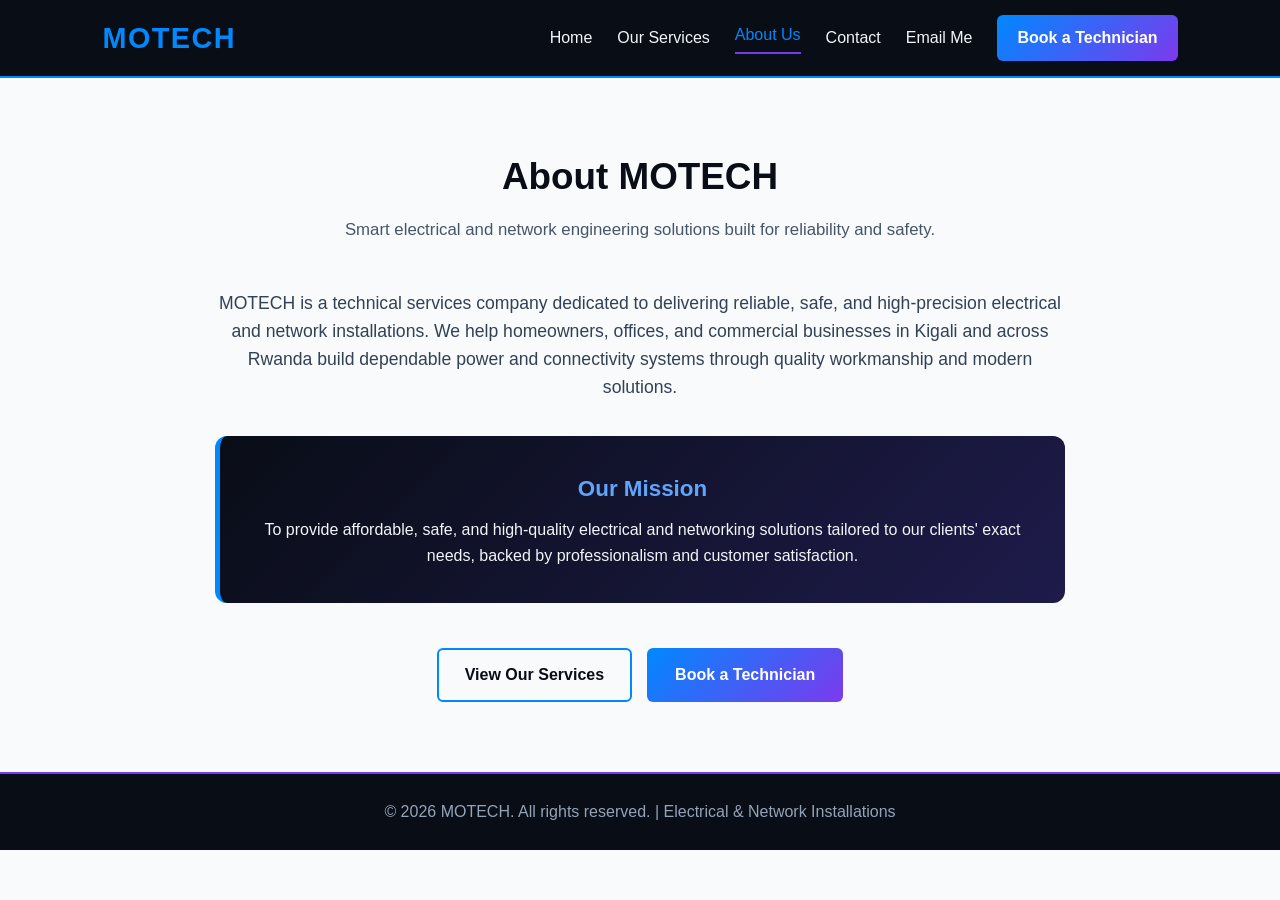
==== about.html @ 1ee1fe86 "Add files via upload" ====
<!DOCTYPE html>
<html lang="en">
<head>
    <meta charset="UTF-8">
    <meta name="viewport" content="width=device-width, initial-scale=1.0">
    <title>MOTECH | About Us - Electrical & Network Installations</title>
    <link rel="stylesheet" href="style.css">
</head>
<body>

    <!-- Navigation Bar -->
    <header class="navbar">
        <div class="logo">
            <a href="index.html">MOTECH</a>
        </div>
        
        <nav class="nav-links" id="navLinks">
            <a href="index.html">Home</a>
            <a href="services.html">Our Services</a>
            <a href="about.html" class="active">About Us</a>
            <a href="contact.html">Contact</a>
            <a href="https://google.com" target="_blank">Email Me</a>            <a href="book.html" class="book-btn">Book a Technician</a>
        </nav>

        <!-- Mobile Menu Icon -->
        <div class="menu-icon" id="menuIcon">&#9776;</div>
    </header>

    <!-- About Us Section -->
    <section class="about page-section">
        <div class="about-container">
            <h2>About MOTECH</h2>
            <p class="section-subtitle">Smart electrical and network engineering solutions built for reliability and safety.</p>
            
            <p class="about-text">MOTECH is a technical services company dedicated to delivering reliable, safe, and high-precision electrical and network installations. We help homeowners, offices, and commercial businesses in Kigali and across Rwanda build dependable power and connectivity systems through quality workmanship and modern solutions.</p>
            
            <div class="mission-box">
                <h3>Our Mission</h3>
                <p>To provide affordable, safe, and high-quality electrical and networking solutions tailored to our clients' exact needs, backed by professionalism and customer satisfaction.</p>
            </div>

            <div class="section-cta">
                <a href="services.html" class="btn-secondary">View Our Services</a>
                <a href="book.html" class="btn-primary">Book a Technician</a>
            </div>
        </div>
    </section>

    <!-- Footer -->
    <footer class="footer">
        <p>&copy; 2026 MOTECH. All rights reserved. | Electrical & Network Installations</p>
    </footer>

    <script src="script.js"></script>
</body>
</html>
---- style.css ----
/* Global Reset & Color Variables */
:root {
    --bg-dark: #090D16;
    --bg-card: #111827;
    --bg-light: #F8FAFC;
    --motech-blue: #0088FF;
    --motech-purple: #7C3AED;
    --text-dark: #1E293B;
    --text-light: #F1F5F9;
    --text-muted: #94A3B8;
}

* {
    margin: 0;
    padding: 0;
    box-sizing: border-box;
    font-family: 'Segoe UI', Tahoma, Geneva, Verdana, sans-serif;
    scroll-behavior: smooth;
}

body {
    background-color: var(--bg-light);
    color: var(--text-dark);
    line-height: 1.6;
}

/* Navigation Bar */
.navbar {
    background-color: var(--bg-dark);
    padding: 15px 8%;
    display: flex;
    justify-content: space-between;
    align-items: center;
    position: sticky;
    top: 0;
    z-index: 1000;
    border-bottom: 2px solid var(--motech-blue);
}

.logo a {
    color: var(--motech-blue);
    font-size: 1.8rem;
    font-weight: 800;
    text-decoration: none;
    letter-spacing: 1.5px;
}

.nav-links {
    display: flex;
    align-items: center;
    gap: 25px;
}

.nav-links a {
    color: var(--text-light);
    text-decoration: none;
    font-weight: 500;
    transition: color 0.3s ease;
}

.nav-links a:hover {
    color: var(--motech-blue);
}

.nav-links .book-btn {
    background: linear-gradient(135deg, var(--motech-blue), var(--motech-purple));
    padding: 10px 20px;
    border-radius: 6px;
    color: #FFFFFF;
    font-weight: 600;
}

.nav-links .book-btn:hover {
    opacity: 0.9;
    color: #FFFFFF;
}

.menu-icon {
    display: none;
    color: var(--text-light);
    font-size: 1.8rem;
    cursor: pointer;
}

/* Home / Hero Section */
.hero {
    background: linear-gradient(135deg, #090D16 0%, #161032 60%, #0A2540 100%);
    color: var(--text-light);
    padding: 110px 8%;
    text-align: center;
}

.hero-content {
    max-width: 800px;
    margin: 0 auto;
}

.hero h1 {
    font-size: 2.8rem;
    margin-bottom: 20px;
    background: linear-gradient(to right, #FFFFFF, #60A5FA, #C084FC);
    -webkit-background-clip: text;
    -webkit-text-fill-color: transparent;
}

.hero p {
    font-size: 1.15rem;
    color: var(--text-muted);
    margin-bottom: 35px;
}

.hero-buttons {
    display: flex;
    justify-content: center;
    gap: 15px;
    flex-wrap: wrap;
}

.btn-primary {
    background: linear-gradient(135deg, var(--motech-blue), var(--motech-purple));
    color: #FFFFFF;
    padding: 14px 28px;
    border-radius: 6px;
    text-decoration: none;
    font-weight: 600;
    border: none;
    cursor: pointer;
    font-size: 1rem;
    transition: transform 0.2s ease, opacity 0.2s ease;
}

.btn-primary:hover {
    transform: translateY(-2px);
    opacity: 0.95;
}

.btn-secondary {
    background-color: transparent;
    color: var(--text-light);
    border: 2px solid var(--motech-blue);
    padding: 12px 26px;
    border-radius: 6px;
    text-decoration: none;
    font-weight: 600;
    transition: background-color 0.3s ease;
}

.btn-secondary:hover {
    background-color: var(--motech-blue);
    color: #FFFFFF;
}
/* Active Navigation Link */
.nav-links a.active:not(.book-btn) {
    color: var(--motech-blue);
    border-bottom: 2px solid var(--motech-purple);
    padding-bottom: 4px;
}

/* Shared Page Layout */
.page-section {
    padding: 70px 8%;
    min-height: 75vh;
}

.page-section h2 {
    text-align: center;
    font-size: 2.3rem;
    color: var(--bg-dark);
    margin-bottom: 10px;
}

.section-subtitle {
    text-align: center;
    color: #475569;
    max-width: 650px;
    margin: 0 auto 45px auto;
    font-size: 1.05rem;
}

.section-cta {
    text-align: center;
    margin-top: 45px;
    display: flex;
    justify-content: center;
    gap: 15px;
    flex-wrap: wrap;
}

/* Our Services Cards */
.services-container {
    display: grid;
    grid-template-columns: repeat(2, 1fr);
    gap: 30px;
    max-width: 1050px;
    margin: 0 auto;
}

.service-card {
    background-color: #FFFFFF;
    padding: 35px;
    border-radius: 12px;
    box-shadow: 0 8px 24px rgba(9, 13, 22, 0.08);
    border-top: 4px solid var(--motech-blue);
    transition: transform 0.3s ease, border-color 0.3s ease;
}

.service-card:hover {
    transform: translateY(-5px);
    border-top-color: var(--motech-purple);
}

.service-card h3 {
    color: var(--bg-dark);
    font-size: 1.5rem;
    margin-bottom: 12px;
}

.service-card p {
    color: #475569;
    margin-bottom: 18px;
}

.service-card ul {
    list-style: none;
}

.service-card ul li {
    padding: 8px 0;
    border-bottom: 1px solid #E2E8F0;
    color: var(--text-dark);
}

.service-card ul li::before {
    content: "✔ ";
    color: var(--motech-purple);
    font-weight: bold;
    margin-right: 6px;
}

/* About Us Section */
.about-container {
    max-width: 850px;
    margin: 0 auto;
    text-align: center;
}

.about-text {
    font-size: 1.1rem;
    color: #334155;
    margin-bottom: 35px;
}

.mission-box {
    background: linear-gradient(135deg, #090D16, #1E1B4B);
    color: var(--text-light);
    padding: 35px;
    border-radius: 12px;
    border-left: 5px solid var(--motech-blue);
}

.mission-box h3 {
    color: #60A5FA;
    font-size: 1.4rem;
    margin-bottom: 10px;
}

.about .btn-secondary {
    color: var(--bg-dark);
}

.about .btn-secondary:hover {
    color: #FFFFFF;
}

/* Contact & Email Me Section */
.contact-container {
    display: grid;
    grid-template-columns: repeat(auto-fit, minmax(260px, 1fr));
    gap: 25px;
    max-width: 1050px;
    margin: 0 auto;
}

.contact-card {
    background-color: #FFFFFF;
    padding: 30px;
    border-radius: 12px;
    text-align: center;
    box-shadow: 0 8px 24px rgba(9, 13, 22, 0.08);
    border-bottom: 4px solid var(--motech-purple);
}

.contact-card h3 {
    color: var(--bg-dark);
    margin-bottom: 15px;
    font-size: 1.35rem;
}

.contact-card p {
    margin-bottom: 12px;
    color: #475569;
}

.contact-card a:not(.btn-primary) {
    color: var(--motech-blue);
    font-weight: 600;
    text-decoration: none;
}

.contact-card a:not(.btn-primary):hover {
    text-decoration: underline;
}

.contact-card .btn-primary {
    display: inline-block;
    margin-top: 10px;
}

/* Book a Technician Form */
.book-container {
    max-width: 650px;
    margin: 0 auto;
    background-color: #FFFFFF;
    padding: 40px;
    border-radius: 12px;
    box-shadow: 0 10px 30px rgba(9, 13, 22, 0.1);
    border-top: 5px solid var(--motech-purple);
}

.form-group {
    margin-bottom: 20px;
}

.form-group label {
    display: block;
    font-weight: 600;
    margin-bottom: 6px;
    color: var(--bg-dark);
}

.form-group input,
.form-group select,
.form-group textarea {
    width: 100%;
    padding: 12px 14px;
    border: 1.5px solid #CBD5E1;
    border-radius: 8px;
    font-size: 1rem;
    transition: border-color 0.3s ease;
}

.form-group input:focus,
.form-group select:focus,
.form-group textarea:focus {
    outline: none;
    border-color: var(--motech-blue);
}

.book-container .btn-primary {
    width: 100%;
    font-size: 1.05rem;
}

.form-message {
    margin-top: 20px;
    text-align: center;
    font-weight: 600;
    padding: 12px;
    border-radius: 8px;
    display: none;
}

.form-message.success {
    display: block;
    background-color: #DCFCE7;
    color: #166534;
    border: 1px solid #86EFAC;
}

.form-message.error {
    display: block;
    background-color: #FEE2E2;
    color: #991B1B;
    border: 1px solid #FCA5A5;
}

/* Footer */
.footer {
    background-color: var(--bg-dark);
    color: var(--text-muted);
    text-align: center;
    padding: 25px 8%;
    border-top: 2px solid var(--motech-purple);
}
    /* Mobile Responsive Menu */
@media (max-width: 850px) {
    .menu-icon {
        display: block;
    }

    .services-container {
        grid-template-columns: 1fr;
    }


    .nav-links {
        display: none;
        flex-direction: column;
        position: absolute;
        top: 68px;
        left: 0;
        width: 100%;
        background-color: var(--bg-dark);
        padding: 20px 0;
        border-bottom: 2px solid var(--motech-blue);
    }

    .nav-links.show {
        display: flex;
    }

    .hero h1 {
        font-size: 2.1rem;
    }

    .book-container {
        padding: 25px;
    }
}
/* Navbar Logo Alignment & Size */
.logo a {
    display: flex;
    align-items: center;
    gap: 10px;
}

.nav-logo {
    height: 38px;
    width: auto;
    background-color: #FFFFFF;
    padding: 3px;
    border-radius: 6px;
}
/* Home Page Photo Gallery */
.home-gallery {
    padding: 75px 8%;
    background-color: var(--bg-light);
}

.home-gallery h2,
.home-services-preview h2 {
    text-align: center;
    font-size: 2.2rem;
    color: var(--bg-dark);
    margin-bottom: 10px;
}

.gallery-grid {
    display: grid;
    grid-template-columns: repeat(auto-fit, minmax(290px, 1fr));
    gap: 28px;
    max-width: 1100px;
    margin: 0 auto;
}

.gallery-card {
    background-color: #FFFFFF;
    border-radius: 12px;
    overflow: hidden;
    box-shadow: 0 8px 24px rgba(9, 13, 22, 0.08);
    border-bottom: 4px solid var(--motech-blue);
    transition: transform 0.3s ease, border-color 0.3s ease;
}

.gallery-card:hover {
    transform: translateY(-6px);
    border-bottom-color: var(--motech-purple);
}

.gallery-card img {
    width: 100%;
    height: 230px;
    object-fit: cover;
    display: block;
}

.gallery-caption {
    padding: 22px;
}

.gallery-caption h3 {
    color: var(--bg-dark);
    font-size: 1.3rem;
    margin-bottom: 8px;
}

.gallery-caption p {
    color: #475569;
    font-size: 0.98rem;
}

/* Home Services Preview */
.home-services-preview {
    padding: 75px 8%;
    background-color: #EEF2F6;
}

.home-services-preview .btn-primary {
    display: inline-block;
    margin-top: 10px;
}

/* Us on Tele Banner */
.tele-banner {
    background: linear-gradient(135deg, #090D16 0%, #1E1B4B 100%);
    color: var(--text-light);
    padding: 65px 8%;
    text-align: center;
    border-top: 3px solid var(--motech-blue);
}

.tele-banner h2 {
    font-size: 2rem;
    margin-bottom: 12px;
    color: #FFFFFF;
}

.tele-banner p {
    color: var(--text-muted);
    margin-bottom: 30px;
    font-size: 1.05rem;
}

.tele-numbers {
    display: flex;
    justify-content: center;
    gap: 18px;
    flex-wrap: wrap;
}

.tele-pill {
    background-color: rgba(0, 136, 255, 0.15);
    border: 2px solid var(--motech-blue);
    color: #FFFFFF;
    padding: 14px 26px;
    border-radius: 50px;
    text-decoration: none;
    font-weight: 600;
    font-size: 1.05rem;
    transition: all 0.3s ease;
}

.tele-pill:hover {
    background-color: var(--motech-blue);
    transform: translateY(-2px);
}

.whatsapp-pill {
    border-color: var(--motech-purple);
    background-color: rgba(124, 58, 237, 0.2);
}

.whatsapp-pill:hover {
    background-color: var(--motech-purple);
}
/* Service Detail Pages & Back Button */
.detail-wrapper {
    max-width: 1050px;
    margin: 0 auto;
}

.back-btn {
    display: inline-block;
    background-color: var(--bg-dark);
    color: #FFFFFF;
    padding: 10px 20px;
    border-radius: 6px;
    text-decoration: none;
    font-weight: 600;
    margin-bottom: 25px;
    border: 2px solid var(--motech-blue);
    transition: all 0.3s ease;
}

.back-btn:hover {
    background-color: var(--motech-blue);
    transform: translateX(-3px);
}

.detail-info-box {
    background-color: #FFFFFF;
    padding: 35px;
    border-radius: 12px;
    margin-top: 40px;
    box-shadow: 0 8px 24px rgba(9, 13, 22, 0.08);
    border-left: 5px solid var(--motech-purple);
}

.detail-info-box h3 {
    color: var(--bg-dark);
    font-size: 1.5rem;
    margin-bottom: 14px;
}

.detail-info-box p {
    color: #475569;
    margin-bottom: 20px;
    font-size: 1.05rem;
}

.detail-info-box ul {
    list-style: none;
    margin-bottom: 25px;
}

.detail-info-box ul li {
    padding: 10px 0;
    border-bottom: 1px solid #E2E8F0;
    color: var(--text-dark);
}

.detail-info-box ul li::before {
    content: "✔ ";
    color: var(--motech-blue);
    font-weight: bold;
    margin-right: 8px;
}
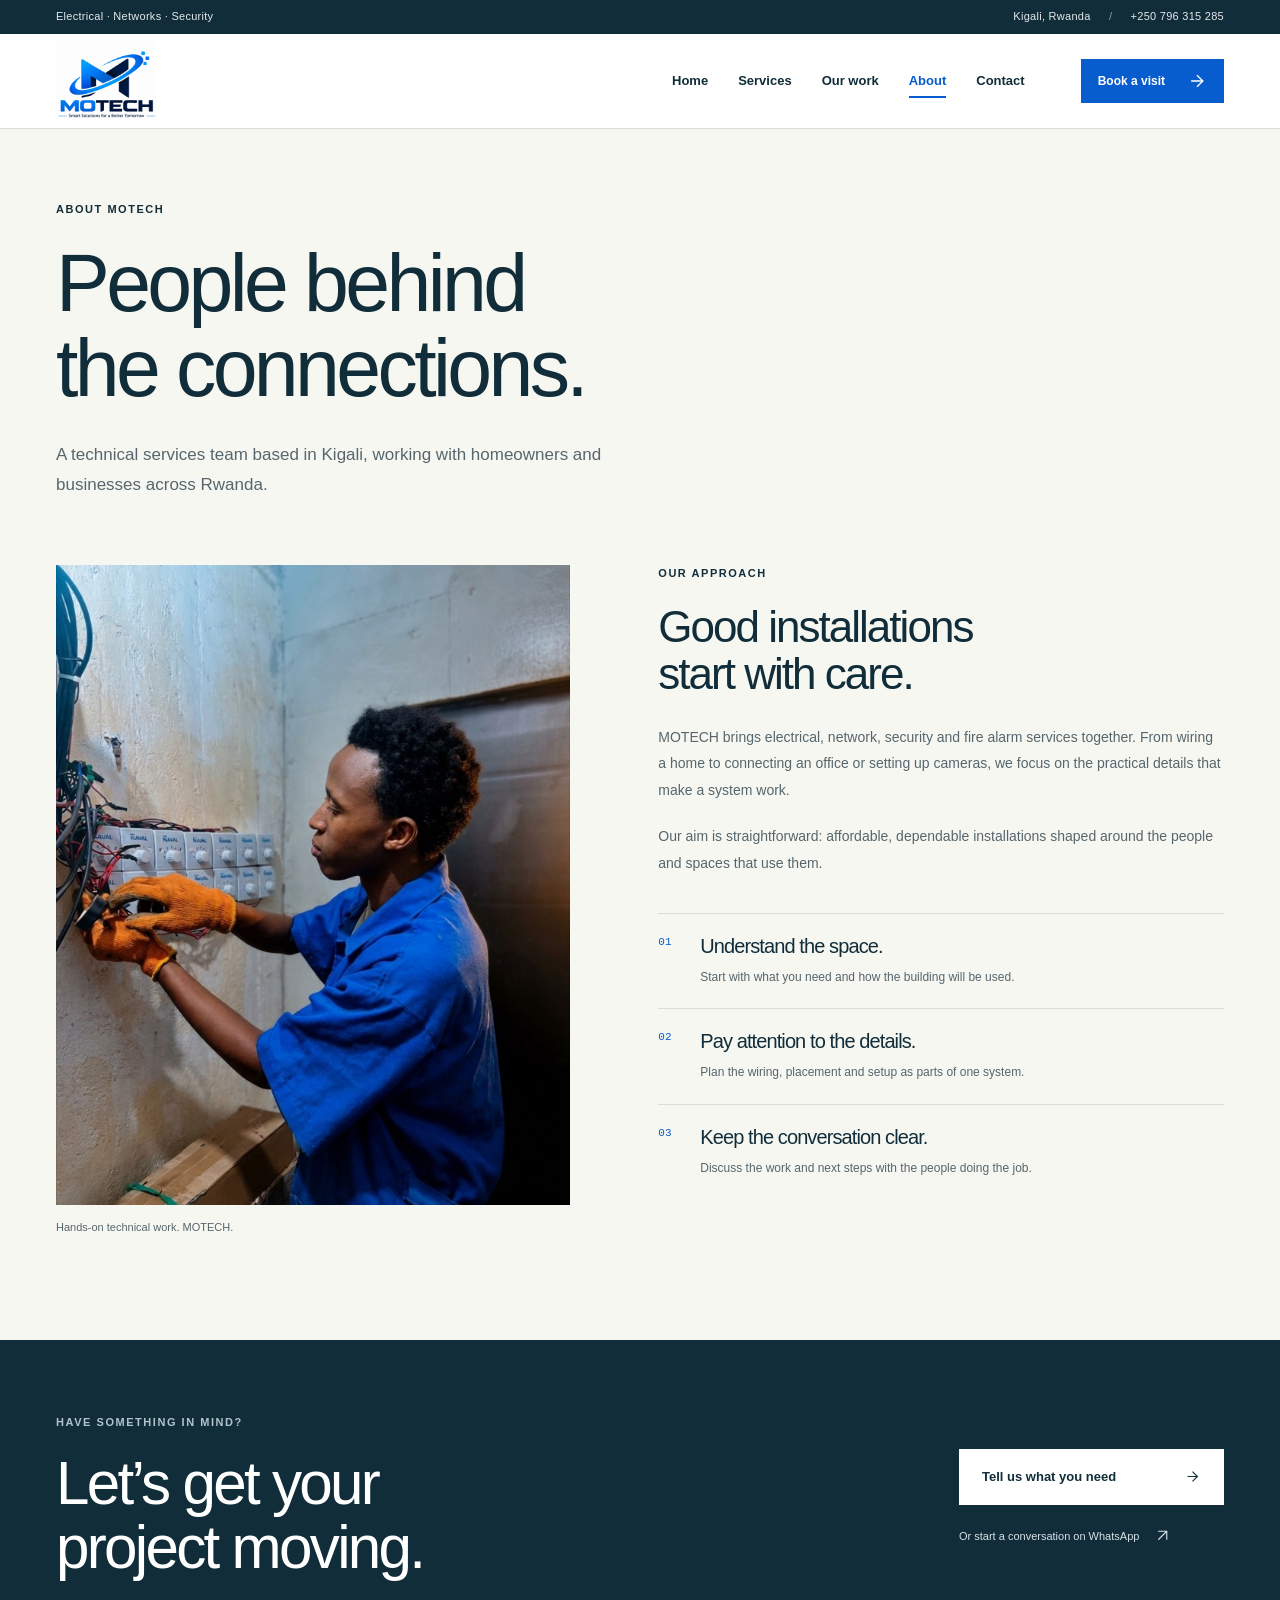
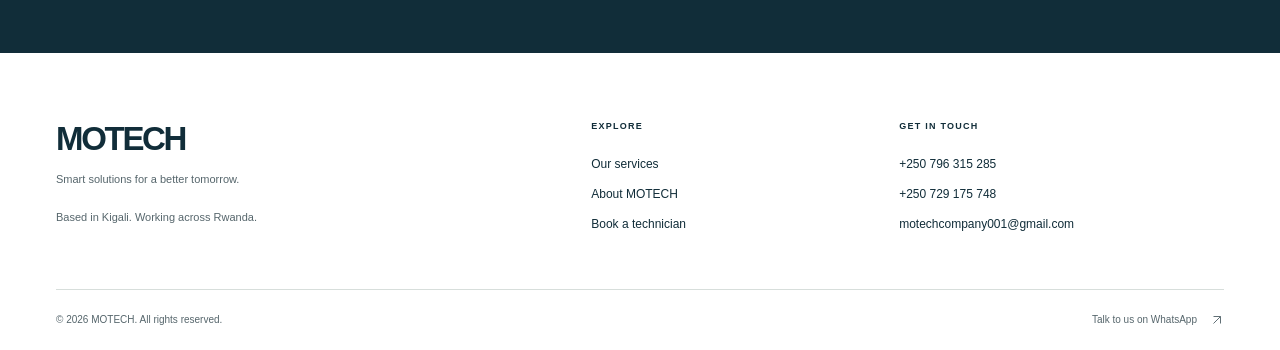
==== commit bd7f243b: "Redesign MOTECH website and improve booking and contact flows" ====
--- a/about.html
+++ b/about.html
@@ -1,56 +1,249 @@
-<!DOCTYPE html>
-<html lang="en">
-<head>
-    <meta charset="UTF-8">
-    <meta name="viewport" content="width=device-width, initial-scale=1.0">
-    <title>MOTECH | About Us - Electrical & Network Installations</title>
-    <link rel="stylesheet" href="style.css">
-</head>
-<body>
-
-    <!-- Navigation Bar -->
-    <header class="navbar">
-        <div class="logo">
-            <a href="index.html">MOTECH</a>
-        </div>
-        
-        <nav class="nav-links" id="navLinks">
-            <a href="index.html">Home</a>
-            <a href="services.html">Our Services</a>
-            <a href="about.html" class="active">About Us</a>
-            <a href="contact.html">Contact</a>
-            <a href="https://google.com" target="_blank">Email Me</a>            <a href="book.html" class="book-btn">Book a Technician</a>
-        </nav>
-
-        <!-- Mobile Menu Icon -->
-        <div class="menu-icon" id="menuIcon">&#9776;</div>
-    </header>
-
-    <!-- About Us Section -->
-    <section class="about page-section">
-        <div class="about-container">
-            <h2>About MOTECH</h2>
-            <p class="section-subtitle">Smart electrical and network engineering solutions built for reliability and safety.</p>
-            
-            <p class="about-text">MOTECH is a technical services company dedicated to delivering reliable, safe, and high-precision electrical and network installations. We help homeowners, offices, and commercial businesses in Kigali and across Rwanda build dependable power and connectivity systems through quality workmanship and modern solutions.</p>
-            
-            <div class="mission-box">
-                <h3>Our Mission</h3>
-                <p>To provide affordable, safe, and high-quality electrical and networking solutions tailored to our clients' exact needs, backed by professionalism and customer satisfaction.</p>
-            </div>
-
-            <div class="section-cta">
-                <a href="services.html" class="btn-secondary">View Our Services</a>
-                <a href="book.html" class="btn-primary">Book a Technician</a>
-            </div>
-        </div>
-    </section>
-
-    <!-- Footer -->
-    <footer class="footer">
-        <p>&copy; 2026 MOTECH. All rights reserved. | Electrical & Network Installations</p>
-    </footer>
-
-    <script src="script.js"></script>
-</body>
-</html>
+<!doctype html>
+<html lang="en">
+  <head>
+    <meta charset="utf-8" />
+    <meta name="viewport" content="width=device-width, initial-scale=1" />
+    <meta name="theme-color" content="#112d39" />
+    <title>About Us | MOTECH</title>
+    <meta
+      name="description"
+      content="Meet MOTECH, a technical services team in Kigali offering electrical, network, CCTV and fire alarm installations across Rwanda."
+    />
+    <link rel="canonical" href="https://motechcompany.github.io/about.html" />
+    <meta property="og:title" content="About Us | MOTECH" />
+    <meta
+      property="og:description"
+      content="Meet MOTECH, a technical services team in Kigali offering electrical, network, CCTV and fire alarm installations across Rwanda."
+    />
+    <meta property="og:type" content="website" />
+    <meta
+      property="og:url"
+      content="https://motechcompany.github.io/about.html"
+    />
+    <meta
+      property="og:image"
+      content="https://motechcompany.github.io/assets/network-installation.jpg"
+    />
+    <link rel="icon" href="assets/logo.png" type="image/png" />
+    <link rel="stylesheet" href="style.css" />
+    <script src="script.js" defer></script>
+    <noscript
+      ><style>
+        .menu-toggle {
+          display: none;
+        }
+        @media (max-width: 850px) {
+          .header-inner {
+            height: auto;
+            min-height: 80px;
+            flex-wrap: wrap;
+            padding-block: 10px;
+          }
+          .main-nav {
+            display: flex;
+            position: static;
+            order: 3;
+            flex-basis: 100%;
+            box-shadow: none;
+            padding: 0;
+            flex-wrap: wrap;
+            gap: 4px 24px;
+            border: 0;
+          }
+          .main-nav a {
+            border: 0;
+            font-size: 13px;
+            padding: 8px 0;
+          }
+          .header-actions {
+            margin-left: auto;
+          }
+        }
+      </style></noscript
+    >
+  </head>
+  <body>
+    <a class="skip-link" href="#main">Skip to content</a>
+    <div class="utility">
+      <div class="container utility-inner">
+        <span>Electrical · Networks · Security</span
+        ><span
+          >Kigali, Rwanda <span class="utility-separator">/</span>
+          <a href="tel:+250796315285">+250 796 315 285</a></span
+        >
+      </div>
+    </div>
+    <header class="site-header">
+      <div class="container header-inner">
+        <a class="brand" href="index.html" aria-label="MOTECH home"
+          ><img
+            src="assets/logo.png"
+            width="112"
+            height="90"
+            alt="MOTECH — Smart Solutions for a Better Tomorrow"
+        /></a>
+        <nav class="main-nav" id="main-nav" aria-label="Main navigation">
+          <a href="index.html">Home</a><a href="services.html">Services</a
+          ><a href="index.html#our-work">Our work</a
+          ><a href="about.html" aria-current="page">About</a
+          ><a href="contact.html">Contact</a>
+        </nav>
+        <div class="header-actions">
+          <a class="button button-small" href="book.html"
+            >Book a visit<svg
+              viewBox="0 0 24 24"
+              fill="none"
+              stroke="currentColor"
+              stroke-width="1.6"
+              aria-hidden="true"
+            >
+              <path d="M5 12h14M12 5l7 7-7 7" /></svg></a
+          ><button
+            class="menu-toggle"
+            type="button"
+            aria-expanded="false"
+            aria-controls="main-nav"
+            aria-label="Open navigation"
+          >
+            <span></span><span></span>
+          </button>
+        </div>
+      </div>
+    </header>
+    <main id="main">
+      <section class="page-intro container">
+        <p class="eyebrow">About MOTECH</p>
+        <h1>People behind<br />the connections.</h1>
+        <p class="page-lead">
+          A technical services team based in Kigali, working with homeowners and
+          businesses across Rwanda.
+        </p>
+      </section>
+      <section class="container about-layout">
+        <figure>
+          <img
+            src="assets/technician.jpg"
+            width="675"
+            height="900"
+            alt="Technician working on electrical wiring"
+            fetchpriority="high"
+          />
+          <figcaption>Hands-on technical work. MOTECH.</figcaption>
+        </figure>
+        <div>
+          <p class="eyebrow">Our approach</p>
+          <h2>Good installations<br />start with care.</h2>
+          <p>
+            MOTECH brings electrical, network, security and fire alarm services
+            together. From wiring a home to connecting an office or setting up
+            cameras, we focus on the practical details that make a system work.
+          </p>
+          <p>
+            Our aim is straightforward: affordable, dependable installations
+            shaped around the people and spaces that use them.
+          </p>
+          <div class="values">
+            <div>
+              <span>01</span>
+              <h3>Understand the space.</h3>
+              <p>Start with what you need and how the building will be used.</p>
+            </div>
+            <div>
+              <span>02</span>
+              <h3>Pay attention to the details.</h3>
+              <p>
+                Plan the wiring, placement and setup as parts of one system.
+              </p>
+            </div>
+            <div>
+              <span>03</span>
+              <h3>Keep the conversation clear.</h3>
+              <p>
+                Discuss the work and next steps with the people doing the job.
+              </p>
+            </div>
+          </div>
+        </div>
+      </section>
+      <section class="project-cta">
+        <div class="container cta-inner">
+          <div>
+            <p class="eyebrow">Have something in mind?</p>
+            <h2>Let’s get your<br />project moving.</h2>
+          </div>
+          <div class="cta-actions">
+            <a class="button button-white" href="book.html"
+              >Tell us what you need<svg
+                viewBox="0 0 24 24"
+                fill="none"
+                stroke="currentColor"
+                stroke-width="1.6"
+                aria-hidden="true"
+              >
+                <path d="M5 12h14M12 5l7 7-7 7" /></svg></a
+            ><a
+              class="text-link"
+              href="https://wa.me/250789813896"
+              target="_blank"
+              rel="noopener noreferrer"
+              >Or start a conversation on WhatsApp
+              <svg
+                viewBox="0 0 24 24"
+                fill="none"
+                stroke="currentColor"
+                stroke-width="1.6"
+                aria-hidden="true"
+              >
+                <path d="M6 18 18 6M6 6h12v12" /></svg
+            ></a>
+          </div>
+        </div>
+      </section>
+    </main>
+    <footer class="site-footer">
+      <div class="container">
+        <div class="footer-top">
+          <div>
+            <a class="footer-brand" href="index.html">MOTECH</a>
+            <p>Smart solutions for a better tomorrow.</p>
+            <p class="footer-location">
+              Based in Kigali. Working across Rwanda.
+            </p>
+          </div>
+          <div class="footer-links">
+            <span class="eyebrow">Explore</span
+            ><a href="services.html">Our services</a
+            ><a href="about.html">About MOTECH</a
+            ><a href="book.html">Book a technician</a>
+          </div>
+          <div class="footer-links">
+            <span class="eyebrow">Get in touch</span
+            ><a href="tel:+250796315285">+250 796 315 285</a
+            ><a href="tel:+250729175748">+250 729 175 748</a
+            ><a href="mailto:motechcompany001@gmail.com"
+              >motechcompany001@gmail.com</a
+            >
+          </div>
+        </div>
+        <div class="footer-bottom">
+          <span
+            >© <span data-year>2026</span> MOTECH. All rights reserved.</span
+          ><a
+            href="https://wa.me/250789813896"
+            target="_blank"
+            rel="noopener noreferrer"
+            >Talk to us on WhatsApp
+            <svg
+              viewBox="0 0 24 24"
+              fill="none"
+              stroke="currentColor"
+              stroke-width="1.6"
+              aria-hidden="true"
+            >
+              <path d="M6 18 18 6M6 6h12v12" /></svg
+          ></a>
+        </div>
+      </div>
+    </footer>
+  </body>
+</html>
--- a/style.css
+++ b/style.css
@@ -1,627 +1,1802 @@
-/* Global Reset & Color Variables */
-:root {
-    --bg-dark: #090D16;
-    --bg-card: #111827;
-    --bg-light: #F8FAFC;
-    --motech-blue: #0088FF;
-    --motech-purple: #7C3AED;
-    --text-dark: #1E293B;
-    --text-light: #F1F5F9;
-    --text-muted: #94A3B8;
-}
-
-* {
-    margin: 0;
-    padding: 0;
-    box-sizing: border-box;
-    font-family: 'Segoe UI', Tahoma, Geneva, Verdana, sans-serif;
-    scroll-behavior: smooth;
-}
-
-body {
-    background-color: var(--bg-light);
-    color: var(--text-dark);
-    line-height: 1.6;
-}
-
-/* Navigation Bar */
-.navbar {
-    background-color: var(--bg-dark);
-    padding: 15px 8%;
-    display: flex;
-    justify-content: space-between;
-    align-items: center;
-    position: sticky;
-    top: 0;
-    z-index: 1000;
-    border-bottom: 2px solid var(--motech-blue);
-}
-
-.logo a {
-    color: var(--motech-blue);
-    font-size: 1.8rem;
-    font-weight: 800;
-    text-decoration: none;
-    letter-spacing: 1.5px;
-}
-
-.nav-links {
-    display: flex;
-    align-items: center;
-    gap: 25px;
-}
-
-.nav-links a {
-    color: var(--text-light);
-    text-decoration: none;
-    font-weight: 500;
-    transition: color 0.3s ease;
-}
-
-.nav-links a:hover {
-    color: var(--motech-blue);
-}
-
-.nav-links .book-btn {
-    background: linear-gradient(135deg, var(--motech-blue), var(--motech-purple));
-    padding: 10px 20px;
-    border-radius: 6px;
-    color: #FFFFFF;
-    font-weight: 600;
-}
-
-.nav-links .book-btn:hover {
-    opacity: 0.9;
-    color: #FFFFFF;
-}
-
-.menu-icon {
-    display: none;
-    color: var(--text-light);
-    font-size: 1.8rem;
-    cursor: pointer;
-}
-
-/* Home / Hero Section */
-.hero {
-    background: linear-gradient(135deg, #090D16 0%, #161032 60%, #0A2540 100%);
-    color: var(--text-light);
-    padding: 110px 8%;
-    text-align: center;
-}
-
-.hero-content {
-    max-width: 800px;
-    margin: 0 auto;
-}
-
-.hero h1 {
-    font-size: 2.8rem;
-    margin-bottom: 20px;
-    background: linear-gradient(to right, #FFFFFF, #60A5FA, #C084FC);
-    -webkit-background-clip: text;
-    -webkit-text-fill-color: transparent;
-}
-
-.hero p {
-    font-size: 1.15rem;
-    color: var(--text-muted);
-    margin-bottom: 35px;
-}
-
-.hero-buttons {
-    display: flex;
-    justify-content: center;
-    gap: 15px;
-    flex-wrap: wrap;
-}
-
-.btn-primary {
-    background: linear-gradient(135deg, var(--motech-blue), var(--motech-purple));
-    color: #FFFFFF;
-    padding: 14px 28px;
-    border-radius: 6px;
-    text-decoration: none;
-    font-weight: 600;
-    border: none;
-    cursor: pointer;
-    font-size: 1rem;
-    transition: transform 0.2s ease, opacity 0.2s ease;
-}
-
-.btn-primary:hover {
-    transform: translateY(-2px);
-    opacity: 0.95;
-}
-
-.btn-secondary {
-    background-color: transparent;
-    color: var(--text-light);
-    border: 2px solid var(--motech-blue);
-    padding: 12px 26px;
-    border-radius: 6px;
-    text-decoration: none;
-    font-weight: 600;
-    transition: background-color 0.3s ease;
-}
-
-.btn-secondary:hover {
-    background-color: var(--motech-blue);
-    color: #FFFFFF;
-}
-/* Active Navigation Link */
-.nav-links a.active:not(.book-btn) {
-    color: var(--motech-blue);
-    border-bottom: 2px solid var(--motech-purple);
-    padding-bottom: 4px;
-}
-
-/* Shared Page Layout */
-.page-section {
-    padding: 70px 8%;
-    min-height: 75vh;
-}
-
-.page-section h2 {
-    text-align: center;
-    font-size: 2.3rem;
-    color: var(--bg-dark);
-    margin-bottom: 10px;
-}
-
-.section-subtitle {
-    text-align: center;
-    color: #475569;
-    max-width: 650px;
-    margin: 0 auto 45px auto;
-    font-size: 1.05rem;
-}
-
-.section-cta {
-    text-align: center;
-    margin-top: 45px;
-    display: flex;
-    justify-content: center;
-    gap: 15px;
-    flex-wrap: wrap;
-}
-
-/* Our Services Cards */
-.services-container {
-    display: grid;
-    grid-template-columns: repeat(2, 1fr);
-    gap: 30px;
-    max-width: 1050px;
-    margin: 0 auto;
-}
-
-.service-card {
-    background-color: #FFFFFF;
-    padding: 35px;
-    border-radius: 12px;
-    box-shadow: 0 8px 24px rgba(9, 13, 22, 0.08);
-    border-top: 4px solid var(--motech-blue);
-    transition: transform 0.3s ease, border-color 0.3s ease;
-}
-
-.service-card:hover {
-    transform: translateY(-5px);
-    border-top-color: var(--motech-purple);
-}
-
-.service-card h3 {
-    color: var(--bg-dark);
-    font-size: 1.5rem;
-    margin-bottom: 12px;
-}
-
-.service-card p {
-    color: #475569;
-    margin-bottom: 18px;
-}
-
-.service-card ul {
-    list-style: none;
-}
-
-.service-card ul li {
-    padding: 8px 0;
-    border-bottom: 1px solid #E2E8F0;
-    color: var(--text-dark);
-}
-
-.service-card ul li::before {
-    content: "✔ ";
-    color: var(--motech-purple);
-    font-weight: bold;
-    margin-right: 6px;
-}
-
-/* About Us Section */
-.about-container {
-    max-width: 850px;
-    margin: 0 auto;
-    text-align: center;
-}
-
-.about-text {
-    font-size: 1.1rem;
-    color: #334155;
-    margin-bottom: 35px;
-}
-
-.mission-box {
-    background: linear-gradient(135deg, #090D16, #1E1B4B);
-    color: var(--text-light);
-    padding: 35px;
-    border-radius: 12px;
-    border-left: 5px solid var(--motech-blue);
-}
-
-.mission-box h3 {
-    color: #60A5FA;
-    font-size: 1.4rem;
-    margin-bottom: 10px;
-}
-
-.about .btn-secondary {
-    color: var(--bg-dark);
-}
-
-.about .btn-secondary:hover {
-    color: #FFFFFF;
-}
-
-/* Contact & Email Me Section */
-.contact-container {
-    display: grid;
-    grid-template-columns: repeat(auto-fit, minmax(260px, 1fr));
-    gap: 25px;
-    max-width: 1050px;
-    margin: 0 auto;
-}
-
-.contact-card {
-    background-color: #FFFFFF;
-    padding: 30px;
-    border-radius: 12px;
-    text-align: center;
-    box-shadow: 0 8px 24px rgba(9, 13, 22, 0.08);
-    border-bottom: 4px solid var(--motech-purple);
-}
-
-.contact-card h3 {
-    color: var(--bg-dark);
-    margin-bottom: 15px;
-    font-size: 1.35rem;
-}
-
-.contact-card p {
-    margin-bottom: 12px;
-    color: #475569;
-}
-
-.contact-card a:not(.btn-primary) {
-    color: var(--motech-blue);
-    font-weight: 600;
-    text-decoration: none;
-}
-
-.contact-card a:not(.btn-primary):hover {
-    text-decoration: underline;
-}
-
-.contact-card .btn-primary {
-    display: inline-block;
-    margin-top: 10px;
-}
-
-/* Book a Technician Form */
-.book-container {
-    max-width: 650px;
-    margin: 0 auto;
-    background-color: #FFFFFF;
-    padding: 40px;
-    border-radius: 12px;
-    box-shadow: 0 10px 30px rgba(9, 13, 22, 0.1);
-    border-top: 5px solid var(--motech-purple);
-}
-
-.form-group {
-    margin-bottom: 20px;
-}
-
-.form-group label {
-    display: block;
-    font-weight: 600;
-    margin-bottom: 6px;
-    color: var(--bg-dark);
-}
-
-.form-group input,
-.form-group select,
-.form-group textarea {
-    width: 100%;
-    padding: 12px 14px;
-    border: 1.5px solid #CBD5E1;
-    border-radius: 8px;
-    font-size: 1rem;
-    transition: border-color 0.3s ease;
-}
-
-.form-group input:focus,
-.form-group select:focus,
-.form-group textarea:focus {
-    outline: none;
-    border-color: var(--motech-blue);
-}
-
-.book-container .btn-primary {
-    width: 100%;
-    font-size: 1.05rem;
-}
-
-.form-message {
-    margin-top: 20px;
-    text-align: center;
-    font-weight: 600;
-    padding: 12px;
-    border-radius: 8px;
-    display: none;
-}
-
-.form-message.success {
-    display: block;
-    background-color: #DCFCE7;
-    color: #166534;
-    border: 1px solid #86EFAC;
-}
-
-.form-message.error {
-    display: block;
-    background-color: #FEE2E2;
-    color: #991B1B;
-    border: 1px solid #FCA5A5;
-}
-
-/* Footer */
-.footer {
-    background-color: var(--bg-dark);
-    color: var(--text-muted);
-    text-align: center;
-    padding: 25px 8%;
-    border-top: 2px solid var(--motech-purple);
-}
-    /* Mobile Responsive Menu */
-@media (max-width: 850px) {
-    .menu-icon {
-        display: block;
-    }
-
-    .services-container {
-        grid-template-columns: 1fr;
-    }
-
-
-    .nav-links {
-        display: none;
-        flex-direction: column;
-        position: absolute;
-        top: 68px;
-        left: 0;
-        width: 100%;
-        background-color: var(--bg-dark);
-        padding: 20px 0;
-        border-bottom: 2px solid var(--motech-blue);
-    }
-
-    .nav-links.show {
-        display: flex;
-    }
-
-    .hero h1 {
-        font-size: 2.1rem;
-    }
-
-    .book-container {
-        padding: 25px;
-    }
-}
-/* Navbar Logo Alignment & Size */
-.logo a {
-    display: flex;
-    align-items: center;
-    gap: 10px;
-}
-
-.nav-logo {
-    height: 38px;
-    width: auto;
-    background-color: #FFFFFF;
-    padding: 3px;
-    border-radius: 6px;
-}
-/* Home Page Photo Gallery */
-.home-gallery {
-    padding: 75px 8%;
-    background-color: var(--bg-light);
-}
-
-.home-gallery h2,
-.home-services-preview h2 {
-    text-align: center;
-    font-size: 2.2rem;
-    color: var(--bg-dark);
-    margin-bottom: 10px;
-}
-
-.gallery-grid {
-    display: grid;
-    grid-template-columns: repeat(auto-fit, minmax(290px, 1fr));
-    gap: 28px;
-    max-width: 1100px;
-    margin: 0 auto;
-}
-
-.gallery-card {
-    background-color: #FFFFFF;
-    border-radius: 12px;
-    overflow: hidden;
-    box-shadow: 0 8px 24px rgba(9, 13, 22, 0.08);
-    border-bottom: 4px solid var(--motech-blue);
-    transition: transform 0.3s ease, border-color 0.3s ease;
-}
-
-.gallery-card:hover {
-    transform: translateY(-6px);
-    border-bottom-color: var(--motech-purple);
-}
-
-.gallery-card img {
-    width: 100%;
-    height: 230px;
-    object-fit: cover;
-    display: block;
-}
-
-.gallery-caption {
-    padding: 22px;
-}
-
-.gallery-caption h3 {
-    color: var(--bg-dark);
-    font-size: 1.3rem;
-    margin-bottom: 8px;
-}
-
-.gallery-caption p {
-    color: #475569;
-    font-size: 0.98rem;
-}
-
-/* Home Services Preview */
-.home-services-preview {
-    padding: 75px 8%;
-    background-color: #EEF2F6;
-}
-
-.home-services-preview .btn-primary {
-    display: inline-block;
-    margin-top: 10px;
-}
-
-/* Us on Tele Banner */
-.tele-banner {
-    background: linear-gradient(135deg, #090D16 0%, #1E1B4B 100%);
-    color: var(--text-light);
-    padding: 65px 8%;
-    text-align: center;
-    border-top: 3px solid var(--motech-blue);
-}
-
-.tele-banner h2 {
-    font-size: 2rem;
-    margin-bottom: 12px;
-    color: #FFFFFF;
-}
-
-.tele-banner p {
-    color: var(--text-muted);
-    margin-bottom: 30px;
-    font-size: 1.05rem;
-}
-
-.tele-numbers {
-    display: flex;
-    justify-content: center;
-    gap: 18px;
-    flex-wrap: wrap;
-}
-
-.tele-pill {
-    background-color: rgba(0, 136, 255, 0.15);
-    border: 2px solid var(--motech-blue);
-    color: #FFFFFF;
-    padding: 14px 26px;
-    border-radius: 50px;
-    text-decoration: none;
-    font-weight: 600;
-    font-size: 1.05rem;
-    transition: all 0.3s ease;
-}
-
-.tele-pill:hover {
-    background-color: var(--motech-blue);
-    transform: translateY(-2px);
-}
-
-.whatsapp-pill {
-    border-color: var(--motech-purple);
-    background-color: rgba(124, 58, 237, 0.2);
-}
-
-.whatsapp-pill:hover {
-    background-color: var(--motech-purple);
-}
-/* Service Detail Pages & Back Button */
-.detail-wrapper {
-    max-width: 1050px;
-    margin: 0 auto;
-}
-
-.back-btn {
-    display: inline-block;
-    background-color: var(--bg-dark);
-    color: #FFFFFF;
-    padding: 10px 20px;
-    border-radius: 6px;
-    text-decoration: none;
-    font-weight: 600;
-    margin-bottom: 25px;
-    border: 2px solid var(--motech-blue);
-    transition: all 0.3s ease;
-}
-
-.back-btn:hover {
-    background-color: var(--motech-blue);
-    transform: translateX(-3px);
-}
-
-.detail-info-box {
-    background-color: #FFFFFF;
-    padding: 35px;
-    border-radius: 12px;
-    margin-top: 40px;
-    box-shadow: 0 8px 24px rgba(9, 13, 22, 0.08);
-    border-left: 5px solid var(--motech-purple);
-}
-
-.detail-info-box h3 {
-    color: var(--bg-dark);
-    font-size: 1.5rem;
-    margin-bottom: 14px;
-}
-
-.detail-info-box p {
-    color: #475569;
-    margin-bottom: 20px;
-    font-size: 1.05rem;
-}
-
-.detail-info-box ul {
-    list-style: none;
-    margin-bottom: 25px;
-}
-
-.detail-info-box ul li {
-    padding: 10px 0;
-    border-bottom: 1px solid #E2E8F0;
-    color: var(--text-dark);
-}
-
-.detail-info-box ul li::before {
-    content: "✔ ";
-    color: var(--motech-blue);
-    font-weight: bold;
-    margin-right: 8px;
-}
+:root {
+  --paper: #f7f7f2;
+  --white: #fff;
+  --ink: #112d39;
+  --muted: #56666c;
+  --blue: #075cce;
+  --line: #d7dedb;
+  --soft: #edf0e9;
+  --font: Arial, Helvetica, sans-serif;
+  --max: 1240px;
+}
+* {
+  box-sizing: border-box;
+}
+html {
+  scroll-padding-top: 110px;
+}
+body {
+  margin: 0;
+  background: var(--paper);
+  color: var(--ink);
+  font-family: var(--font);
+  font-size: 16px;
+  line-height: 1.6;
+  -webkit-font-smoothing: antialiased;
+}
+h1,
+h2,
+h3,
+p,
+figure {
+  margin: 0;
+}
+h1,
+h2,
+h3 {
+  font-weight: 500;
+  line-height: 1.06;
+  letter-spacing: -0.045em;
+}
+h1 {
+  font-size: clamp(48px, 6.3vw, 84px);
+}
+h2 {
+  font-size: clamp(34px, 3.9vw, 52px);
+}
+h3 {
+  font-size: 25px;
+}
+p {
+  color: var(--muted);
+}
+a {
+  color: inherit;
+  text-decoration: none;
+}
+button,
+input,
+select,
+textarea {
+  font: inherit;
+}
+button,
+a,
+input,
+select,
+textarea {
+  -webkit-tap-highlight-color: transparent;
+}
+button {
+  cursor: pointer;
+}
+a,
+button {
+  touch-action: manipulation;
+}
+a:focus-visible,
+button:focus-visible,
+input:focus-visible,
+select:focus-visible,
+textarea:focus-visible {
+  outline: 3px solid var(--blue);
+  outline-offset: 5px;
+}
+svg {
+  width: 22px;
+  height: 22px;
+  flex-shrink: 0;
+}
+img {
+  display: block;
+  width: 100%;
+  height: auto;
+}
+::selection {
+  background: #c9ddf9;
+  color: var(--ink);
+}
+.container {
+  width: min(calc(100% - 112px), var(--max));
+  margin-inline: auto;
+}
+.section {
+  padding-block: 104px;
+}
+.eyebrow {
+  font-size: 11px;
+  line-height: 1.6;
+  font-weight: 700;
+  letter-spacing: 0.14em;
+  text-transform: uppercase;
+  color: var(--ink);
+}
+.skip-link {
+  position: fixed;
+  top: 8px;
+  left: 8px;
+  z-index: 100;
+  background: var(--ink);
+  color: white;
+  padding: 12px 20px;
+  transform: translateY(-150%);
+}
+.skip-link:focus {
+  transform: translateY(0);
+}
+.utility {
+  background: var(--ink);
+  color: #e3e9eb;
+  font-size: 11px;
+  letter-spacing: 0.025em;
+}
+.utility-inner {
+  min-height: 34px;
+  display: flex;
+  justify-content: space-between;
+  align-items: center;
+  gap: 20px;
+}
+.utility a:hover {
+  text-decoration: underline;
+}
+.utility-separator {
+  margin-inline: 15px;
+  color: #8b9da5;
+}
+.site-header {
+  position: sticky;
+  top: 0;
+  z-index: 20;
+  background: #fff;
+  border-bottom: 1px solid var(--line);
+}
+.header-inner {
+  display: flex;
+  align-items: center;
+  justify-content: space-between;
+  gap: 32px;
+  height: 94px;
+}
+.brand {
+  display: block;
+  flex-shrink: 0;
+}
+.brand img {
+  width: 100px;
+  height: 80px;
+  object-fit: contain;
+}
+.main-nav {
+  display: flex;
+  gap: 30px;
+  align-items: center;
+  margin-left: auto;
+  margin-right: 24px;
+  font-size: 13px;
+  font-weight: 600;
+}
+.main-nav a {
+  padding: 10px 0;
+  position: relative;
+}
+.main-nav a::after {
+  content: "";
+  position: absolute;
+  bottom: 3px;
+  left: 0;
+  width: 0;
+  height: 2px;
+  background: var(--blue);
+  transition: width 0.15s;
+}
+.main-nav a:hover::after,
+.main-nav [aria-current="page"]::after {
+  width: 100%;
+}
+.main-nav [aria-current="page"] {
+  color: var(--blue);
+}
+.header-actions {
+  display: flex;
+  gap: 22px;
+  align-items: center;
+}
+.button {
+  display: inline-flex;
+  gap: 24px;
+  justify-content: space-between;
+  align-items: center;
+  padding: 17px 22px;
+  border: 1px solid transparent;
+  font-size: 13px;
+  font-weight: 600;
+  line-height: 1.5;
+  transition:
+    background-color 0.15s,
+    color 0.15s;
+  min-height: 56px;
+}
+.button svg {
+  width: 20px;
+  height: 20px;
+}
+.button-primary,
+.button-small {
+  background: var(--blue);
+  color: var(--white);
+}
+.button-primary:hover,
+.button-small:hover {
+  background: #064b9f;
+}
+.button-small {
+  padding: 11px 16px;
+  min-height: 44px;
+  gap: 22px;
+  font-size: 12px;
+}
+.button-white {
+  background: white;
+  color: var(--ink);
+}
+.button-white:hover {
+  background: #dbe9fa;
+}
+.text-link {
+  display: inline-flex;
+  align-items: center;
+  gap: 15px;
+  font-size: 13px;
+  font-weight: 600;
+  line-height: 1.7;
+}
+.text-link:hover {
+  color: var(--blue);
+}
+.menu-toggle {
+  display: none;
+  border: 0;
+  background: transparent;
+  padding: 10px;
+  width: 42px;
+  height: 42px;
+}
+.menu-toggle span {
+  display: block;
+  height: 2px;
+  width: 22px;
+  background: var(--ink);
+  margin: 5px 0;
+}
+.home-hero {
+  display: grid;
+  grid-template-columns: 1.12fr 1fr;
+  gap: 60px;
+  padding-block: 54px 58px;
+  align-items: center;
+}
+.hero-copy {
+  padding-block: 13px;
+}
+.hero-copy .eyebrow {
+  display: flex;
+  align-items: center;
+  gap: 10px;
+  font-size: 10px;
+  letter-spacing: 0.1em;
+}
+.status-dot {
+  display: inline-block;
+  flex-shrink: 0;
+  width: 7px;
+  height: 7px;
+  border-radius: 50%;
+  background: var(--blue);
+}
+.hero-copy h1 {
+  font-size: clamp(60px, 6.4vw, 88px);
+  line-height: 0.99;
+  letter-spacing: -0.06em;
+  margin: 30px 0 24px;
+}
+.hero-copy em {
+  font-family: Georgia, "Times New Roman", serif;
+  font-weight: 400;
+  color: var(--blue);
+  letter-spacing: -0.065em;
+}
+.hero-description {
+  font-size: 16px;
+  max-width: 390px;
+  line-height: 1.7;
+}
+.hero-actions {
+  display: flex;
+  align-items: center;
+  gap: 24px;
+  flex-wrap: wrap;
+  margin-top: 30px;
+}
+.hero-actions .button {
+  gap: 18px;
+  padding-inline: 18px;
+}
+.phone-link {
+  display: flex;
+  align-items: center;
+  gap: 12px;
+}
+.phone-link > svg {
+  width: 19px;
+  height: 19px;
+  color: var(--blue);
+}
+.phone-link span {
+  display: block;
+  color: var(--muted);
+  font-size: 10px;
+  line-height: 1.6;
+}
+.phone-link strong {
+  display: block;
+  font-size: 12px;
+  font-weight: 600;
+  color: var(--ink);
+}
+.hero-note {
+  display: flex;
+  gap: 22px;
+  font-size: 10px;
+  color: var(--muted);
+  margin-top: 38px;
+  padding-top: 18px;
+  border-top: 1px solid var(--line);
+  max-width: 410px;
+}
+.hero-visual {
+  position: relative;
+  align-self: stretch;
+  min-height: 540px;
+  background: #dce2dd;
+  overflow: hidden;
+}
+.hero-visual > img {
+  height: 100%;
+  position: absolute;
+  inset: 0;
+  object-fit: cover;
+  object-position: center 52%;
+}
+.hero-visual figcaption {
+  position: absolute;
+  left: 20px;
+  right: 20px;
+  bottom: 20px;
+  background: var(--white);
+  padding: 19px 20px;
+  display: flex;
+  align-items: center;
+  justify-content: space-between;
+  gap: 12px;
+  font-size: 14px;
+  font-weight: 500;
+}
+.hero-visual .eyebrow {
+  display: block;
+  margin-bottom: 5px;
+  font-size: 9px;
+  color: var(--muted);
+}
+.photo-index {
+  font-size: 9px;
+  font-weight: 600;
+  letter-spacing: 0.04em;
+  white-space: nowrap;
+}
+.service-strip {
+  border-top: 1px solid var(--line);
+  border-bottom: 1px solid var(--line);
+}
+.service-strip > .container {
+  display: flex;
+  align-items: center;
+  justify-content: space-between;
+  gap: 20px;
+  min-height: 74px;
+  font-size: 13px;
+}
+.service-strip .container > span {
+  color: var(--muted);
+  font-size: 11px;
+}
+.service-strip a {
+  display: flex;
+  align-items: center;
+  gap: 16px;
+  font-weight: 600;
+}
+.service-strip svg {
+  width: 16px;
+  height: 16px;
+  color: var(--blue);
+}
+.service-strip a:hover {
+  color: var(--blue);
+}
+.section-heading {
+  margin-bottom: 48px;
+}
+.section-heading .eyebrow {
+  margin-bottom: 18px;
+}
+.split-heading {
+  display: flex;
+  align-items: flex-end;
+  justify-content: space-between;
+  gap: 48px;
+}
+.split-heading > p {
+  max-width: 330px;
+  font-size: 14px;
+  line-height: 1.8;
+}
+.service-list {
+  border-top: 1px solid var(--ink);
+}
+.service-row {
+  display: grid;
+  grid-template-columns: 50px 1fr 1fr 48px;
+  gap: 28px;
+  align-items: center;
+  border-bottom: 1px solid var(--line);
+  padding: 34px 0;
+  transition: background-color 0.15s;
+}
+.service-row:hover {
+  background: var(--soft);
+}
+.service-number {
+  font-family: monospace;
+  font-size: 12px;
+  color: var(--blue);
+  align-self: start;
+  padding-top: 7px;
+}
+.service-row h3 {
+  font-size: 27px;
+  letter-spacing: -0.04em;
+}
+.service-row > p {
+  font-size: 13px;
+  max-width: 365px;
+  line-height: 1.8;
+}
+.round-arrow {
+  width: 44px;
+  height: 44px;
+  border: 1px solid var(--line);
+  border-radius: 50%;
+  display: flex;
+  justify-content: center;
+  align-items: center;
+  transition:
+    background-color 0.15s,
+    color 0.15s;
+}
+.service-row:hover .round-arrow {
+  background: var(--ink);
+  color: white;
+  border-color: var(--ink);
+}
+.work-section {
+  background: var(--soft);
+}
+.work-grid {
+  display: grid;
+  grid-template-columns: 1.55fr 1fr;
+  gap: 36px;
+  align-items: start;
+}
+.work-grid figure img {
+  object-fit: cover;
+  height: 410px;
+}
+.work-grid .work-portrait {
+  padding-top: 80px;
+}
+.work-grid .work-portrait img {
+  height: 390px;
+  object-position: center 42%;
+}
+figcaption {
+  font-size: 11px;
+  color: var(--muted);
+}
+.work-grid figcaption {
+  display: flex;
+  justify-content: space-between;
+  padding-top: 13px;
+}
+.work-grid figcaption span:last-child {
+  font-family: monospace;
+}
+.work-note {
+  display: flex;
+  justify-content: space-between;
+  align-items: flex-end;
+  border-top: 1px solid #ccd4cd;
+  margin-top: 38px;
+  padding-top: 26px;
+  gap: 30px;
+}
+.work-note > p {
+  font-size: 18px;
+  line-height: 1.5;
+  color: var(--ink);
+  letter-spacing: -0.02em;
+}
+.process-grid {
+  display: grid;
+  grid-template-columns: repeat(3, minmax(0, 1fr));
+  gap: 40px;
+}
+.process-grid article {
+  border-top: 1px solid var(--line);
+  padding-top: 24px;
+}
+.step {
+  font-size: 10px;
+  text-transform: uppercase;
+  font-weight: 700;
+  letter-spacing: 0.1em;
+  color: var(--blue);
+}
+.process-grid h3 {
+  margin-block: 27px 16px;
+  font-size: 24px;
+  line-height: 1.2;
+}
+.process-grid p {
+  font-size: 13px;
+  line-height: 1.85;
+  max-width: 320px;
+}
+.project-cta {
+  background: var(--ink);
+  color: var(--white);
+}
+.cta-inner {
+  display: flex;
+  justify-content: space-between;
+  align-items: center;
+  padding-block: 74px;
+  gap: 44px;
+}
+.project-cta .eyebrow {
+  color: #b1c3cb;
+  margin-bottom: 20px;
+}
+.project-cta h2 {
+  font-size: clamp(38px, 4.7vw, 64px);
+}
+.cta-actions {
+  display: flex;
+  flex-direction: column;
+  gap: 22px;
+  align-items: flex-start;
+}
+.cta-actions > .button {
+  min-width: 265px;
+}
+.cta-actions > .text-link {
+  color: #d7e1e7;
+  font-size: 11px;
+  font-weight: 400;
+}
+.cta-actions > .text-link:hover {
+  color: white;
+  text-decoration: underline;
+}
+.cta-actions svg {
+  width: 17px;
+  height: 17px;
+}
+.site-footer {
+  background: #fff;
+}
+.footer-top {
+  display: grid;
+  grid-template-columns: 1.5fr 0.8fr 1fr;
+  gap: 48px;
+  padding-block: 66px 55px;
+}
+.footer-brand {
+  font-size: 33px;
+  font-weight: 800;
+  letter-spacing: -0.07em;
+  line-height: 1.2;
+  display: inline-block;
+  margin-bottom: 12px;
+}
+.footer-brand span {
+  font-size: 11px;
+  vertical-align: top;
+  line-height: 1.8;
+  margin-left: 3px;
+}
+.footer-top p {
+  font-size: 11px;
+}
+.footer-location {
+  margin-top: 20px;
+}
+.footer-links {
+  display: flex;
+  flex-direction: column;
+  align-items: flex-start;
+  gap: 11px;
+  font-size: 12px;
+}
+.footer-links .eyebrow {
+  margin-bottom: 10px;
+  font-size: 9px;
+}
+.footer-links a {
+  overflow-wrap: anywhere;
+}
+.footer-links a:hover {
+  color: var(--blue);
+}
+.footer-bottom {
+  border-top: 1px solid var(--line);
+  padding-block: 22px;
+  display: flex;
+  justify-content: space-between;
+  align-items: center;
+  gap: 20px;
+  font-size: 10px;
+  color: var(--muted);
+}
+.footer-bottom a {
+  display: flex;
+  gap: 13px;
+  align-items: center;
+}
+.footer-bottom svg {
+  width: 14px;
+  height: 14px;
+}
+.page-intro {
+  padding-block: 72px 64px;
+}
+.page-intro > .eyebrow {
+  margin-bottom: 22px;
+}
+.page-intro h1 {
+  max-width: 900px;
+}
+.page-lead {
+  font-size: 17px;
+  line-height: 1.8;
+  max-width: 580px;
+}
+.page-intro .page-lead {
+  margin-top: 28px;
+}
+.services-page {
+  padding-bottom: 70px;
+}
+.quiet-note {
+  display: flex;
+  justify-content: space-between;
+  gap: 25px;
+  align-items: center;
+  margin-top: 30px;
+  font-size: 13px;
+  color: var(--muted);
+}
+.services-page + .process-section {
+  background: var(--soft);
+}
+.back-link {
+  font-size: 12px;
+  color: var(--muted);
+  display: inline-block;
+  padding-block: 8px;
+}
+.back-link:hover {
+  color: var(--blue);
+}
+.detail-intro {
+  padding-top: 38px;
+  padding-bottom: 52px;
+}
+.detail-heading {
+  display: grid;
+  grid-template-columns: 1.2fr 1fr;
+  align-items: end;
+  gap: 70px;
+  margin-top: 40px;
+}
+.detail-heading h1 {
+  font-size: clamp(46px, 5.2vw, 70px);
+  margin-top: 18px;
+}
+.detail-heading .page-lead {
+  font-size: 15px;
+}
+.detail-layout {
+  display: grid;
+  grid-template-columns: 1fr 1fr;
+  gap: 85px;
+  padding-bottom: 94px;
+  align-items: center;
+}
+.detail-photo img {
+  height: 560px;
+  object-fit: cover;
+}
+.detail-photo figcaption {
+  margin-top: 12px;
+}
+.detail-content .eyebrow {
+  margin-bottom: 22px;
+}
+.detail-content h2 {
+  font-size: clamp(32px, 3.5vw, 44px);
+}
+.inclusion-list {
+  list-style: none;
+  padding: 0;
+  margin: 28px 0 30px;
+  border-top: 1px solid var(--line);
+}
+.inclusion-list li {
+  padding: 14px 0;
+  border-bottom: 1px solid var(--line);
+  font-size: 13px;
+  display: flex;
+  gap: 15px;
+  align-items: baseline;
+}
+.inclusion-list li::before {
+  content: "+";
+  color: var(--blue);
+  font-size: 17px;
+}
+.small-note {
+  font-size: 11px;
+  line-height: 1.8;
+  max-width: 390px;
+  margin-top: 18px;
+}
+.detail-secondary {
+  padding-bottom: 96px;
+  display: grid;
+  grid-template-columns: 1fr 1fr;
+  gap: 85px;
+  align-items: center;
+}
+.detail-secondary > img {
+  width: 100%;
+  height: 300px;
+  object-fit: cover;
+}
+.detail-secondary h2 {
+  font-size: 34px;
+  margin-block: 20px;
+}
+.detail-secondary p:not(.eyebrow) {
+  font-size: 14px;
+  line-height: 1.8;
+  max-width: 370px;
+  margin-bottom: 22px;
+}
+.about-layout {
+  display: grid;
+  grid-template-columns: 1fr 1.1fr;
+  gap: 88px;
+  padding-bottom: 104px;
+  align-items: start;
+}
+.about-layout figure > img {
+  height: 640px;
+  object-fit: cover;
+}
+.about-layout figcaption {
+  margin-top: 14px;
+}
+.about-layout h2 {
+  margin-block: 22px 26px;
+  font-size: 44px;
+}
+.about-layout > div > p:not(.eyebrow) {
+  margin-bottom: 20px;
+  font-size: 14px;
+  line-height: 1.9;
+}
+.values {
+  margin-top: 36px;
+}
+.values > div {
+  position: relative;
+  padding: 20px 0 20px 42px;
+  border-top: 1px solid var(--line);
+}
+.values > div > span {
+  position: absolute;
+  left: 0;
+  font-size: 11px;
+  color: var(--blue);
+  font-family: monospace;
+}
+.values h3 {
+  font-size: 20px;
+  margin-bottom: 9px;
+  line-height: 1.2;
+}
+.values p {
+  font-size: 12px;
+  line-height: 1.8;
+}
+.contact-layout {
+  display: grid;
+  grid-template-columns: 1.3fr 1fr;
+  gap: 90px;
+  padding-bottom: 100px;
+}
+.contact-method {
+  display: grid;
+  grid-template-columns: 35px 1fr;
+  gap: 25px;
+  padding-block: 32px;
+  border-top: 1px solid var(--line);
+  scroll-margin-top: 115px;
+}
+.contact-method h2 {
+  font-size: 31px;
+  margin-bottom: 14px;
+}
+.contact-method p {
+  font-size: 13px;
+  margin-bottom: 20px;
+}
+.contact-large {
+  font-size: 24px;
+  letter-spacing: -0.04em;
+  display: flex;
+  align-items: center;
+  gap: 22px;
+  margin-top: 12px;
+  width: fit-content;
+}
+.contact-large svg,
+.contact-email svg {
+  width: 18px;
+  height: 18px;
+  color: var(--blue);
+}
+.contact-large:hover,
+.contact-email:hover {
+  color: var(--blue);
+}
+.contact-email {
+  font-size: 17px;
+  display: flex;
+  align-items: center;
+  gap: 16px;
+  overflow-wrap: anywhere;
+}
+.contact-aside {
+  background: var(--soft);
+  padding: 38px;
+  height: fit-content;
+}
+.contact-aside h2 {
+  font-size: 36px;
+  margin-block: 22px;
+}
+.contact-aside > p:not(.eyebrow) {
+  font-size: 13px;
+  margin-bottom: 26px;
+  line-height: 1.9;
+}
+.contact-aside .button {
+  width: 100%;
+  font-size: 12px;
+  gap: 14px;
+}
+.service-area {
+  border-top: 1px solid #ccd4cd;
+  padding-top: 28px;
+  margin-top: 36px;
+}
+.service-area > p:last-child {
+  font-size: 13px;
+  margin-top: 12px;
+}
+.booking-layout {
+  padding-block: 72px 94px;
+  display: grid;
+  grid-template-columns: 1fr 1.2fr;
+  gap: 80px;
+  align-items: start;
+}
+.booking-copy {
+  padding-top: 12px;
+}
+.booking-copy h1 {
+  margin-block: 24px;
+}
+.booking-copy .page-lead {
+  font-size: 16px;
+}
+.booking-explanation {
+  font-size: 12px;
+  line-height: 1.9;
+  margin-top: 23px;
+  max-width: 340px;
+}
+.booking-help {
+  margin-top: 40px;
+  padding-top: 28px;
+  border-top: 1px solid var(--line);
+}
+.booking-help .phone-link {
+  margin-block: 21px;
+}
+.booking-help .phone-link strong {
+  font-size: 17px;
+}
+.booking-help .text-link {
+  font-size: 12px;
+}
+.booking-panel {
+  background: white;
+  border: 1px solid var(--line);
+  padding: 36px;
+}
+.booking-panel h2 {
+  font-size: 30px;
+}
+.form-intro {
+  font-size: 11px;
+  margin-top: 10px;
+  margin-bottom: 28px;
+}
+.form-row {
+  display: grid;
+  grid-template-columns: 1fr 1fr;
+  gap: 20px;
+}
+.form-group {
+  margin-bottom: 22px;
+}
+.form-group label {
+  font-size: 12px;
+  display: block;
+  font-weight: 600;
+  margin-bottom: 8px;
+}
+.form-group label > span:not(.optional) {
+  color: var(--blue);
+}
+.optional {
+  font-size: 11px;
+  color: var(--muted);
+  font-weight: 400;
+}
+.form-group input,
+.form-group select,
+.form-group textarea {
+  width: 100%;
+  max-width: 100%;
+  border: 1px solid #bdc9cc;
+  background: #fff;
+  color: var(--ink);
+  border-radius: 0;
+  min-height: 49px;
+  padding: 12px;
+  font-size: 13px;
+  line-height: 1.6;
+}
+.form-group select {
+  padding-right: 28px;
+}
+.form-group textarea {
+  resize: vertical;
+  min-height: 125px;
+}
+.form-group input::placeholder,
+.form-group textarea::placeholder {
+  color: #65767d;
+  opacity: 1;
+}
+.form-privacy {
+  font-size: 10px;
+  line-height: 1.9;
+  margin-bottom: 19px;
+}
+.submit-button {
+  width: 100%;
+}
+.submit-button:disabled {
+  cursor: wait;
+  background: #506f96;
+}
+.honeypot {
+  display: none !important;
+}
+.form-message {
+  padding: 16px;
+  font-size: 13px;
+  line-height: 1.8;
+  margin-top: 20px;
+  border-left: 3px solid;
+}
+.form-message.success {
+  background: #eef6ef;
+  border-color: #327341;
+  color: #1c5929;
+}
+.form-message.error {
+  background: #fff0eb;
+  border-color: #b03c21;
+  color: #8b2f1a;
+}
+.form-message[hidden] {
+  display: none;
+}
+.booking-complete .form-group,
+.booking-complete .form-row,
+.booking-complete .form-privacy,
+.booking-complete .submit-button {
+  display: none;
+}
+@media (min-width: 1450px) {
+  .home-hero {
+    gap: 90px;
+  }
+  .hero-visual {
+    min-height: 610px;
+  }
+  .hero-copy h1 {
+    font-size: 96px;
+  }
+  .hero-actions {
+    gap: 28px;
+  }
+  .hero-description {
+    font-size: 18px;
+    max-width: 430px;
+  }
+}
+@media (max-width: 1120px) {
+  .container {
+    width: calc(100% - 72px);
+  }
+  .main-nav {
+    gap: 22px;
+    margin-right: 0;
+  }
+  .header-inner {
+    gap: 26px;
+  }
+  .home-hero {
+    gap: 32px;
+  }
+  .hero-copy h1 {
+    font-size: 70px;
+  }
+  .hero-visual {
+    min-height: 535px;
+  }
+  .hero-actions {
+    gap: 20px;
+  }
+  .hero-actions .button {
+    padding-inline: 16px;
+    font-size: 12px;
+  }
+  .hero-note {
+    gap: 16px;
+    font-size: 9px;
+  }
+  .service-row {
+    grid-template-columns: 32px 1fr 1fr 44px;
+    gap: 22px;
+  }
+  .service-row h3 {
+    font-size: 25px;
+  }
+  .detail-layout,
+  .detail-secondary,
+  .about-layout {
+    gap: 50px;
+  }
+  .contact-layout {
+    gap: 50px;
+  }
+  .booking-layout {
+    gap: 40px;
+  }
+  .booking-panel {
+    padding: 28px;
+  }
+  .contact-email {
+    font-size: 15px;
+  }
+}
+@media (max-width: 850px) {
+  .container {
+    width: calc(100% - 48px);
+  }
+  .header-inner {
+    height: 80px;
+  }
+  .brand img {
+    width: 86px;
+    height: 69px;
+  }
+  .header-actions {
+    gap: 15px;
+  }
+  .menu-toggle {
+    display: block;
+  }
+  .main-nav {
+    display: none;
+    position: absolute;
+    top: 80px;
+    left: 0;
+    right: 0;
+    margin: 0;
+    background: #fff;
+    padding: 18px 24px 26px;
+    border-bottom: 1px solid var(--line);
+    align-items: stretch;
+    gap: 0;
+    box-shadow: 0 12px 18px #112d3908;
+  }
+  .main-nav.is-open {
+    display: flex;
+    flex-direction: column;
+  }
+  .main-nav a {
+    padding: 13px 0;
+    font-size: 16px;
+    border-bottom: 1px solid var(--line);
+  }
+  .main-nav a::after {
+    display: none;
+  }
+  .menu-toggle[aria-expanded="true"] span:first-child {
+    transform: translateY(3.5px) rotate(45deg);
+  }
+  .menu-toggle[aria-expanded="true"] span:last-child {
+    transform: translateY(-3.5px) rotate(-45deg);
+  }
+  .home-hero {
+    padding-block: 38px;
+    gap: 28px;
+    grid-template-columns: 1.05fr 1fr;
+  }
+  .hero-copy h1 {
+    font-size: 58px;
+    margin-top: 24px;
+  }
+  .hero-copy .eyebrow {
+    font-size: 8px;
+  }
+  .hero-description {
+    font-size: 14px;
+  }
+  .hero-visual {
+    min-height: 500px;
+  }
+  .hero-visual figcaption {
+    left: 12px;
+    right: 12px;
+    bottom: 12px;
+    padding: 15px;
+    font-size: 12px;
+  }
+  .photo-index {
+    display: none;
+  }
+  .hero-note {
+    flex-wrap: wrap;
+    gap: 6px 15px;
+    margin-top: 25px;
+  }
+  .service-strip .container {
+    flex-wrap: wrap;
+    justify-content: flex-start;
+    gap: 20px 32px;
+    padding-block: 20px;
+    min-height: 0;
+  }
+  .service-strip .container > span {
+    width: 100%;
+  }
+  .service-strip a {
+    font-size: 12px;
+    gap: 10px;
+  }
+  .section {
+    padding-block: 72px;
+  }
+  .split-heading {
+    gap: 30px;
+  }
+  .split-heading > p {
+    max-width: 260px;
+    font-size: 13px;
+  }
+  .service-row {
+    grid-template-columns: 26px 1fr 44px;
+    gap: 20px;
+    padding: 28px 0;
+  }
+  .service-row h3 {
+    font-size: 26px;
+  }
+  .service-row > p {
+    grid-column: 2;
+    grid-row: 2;
+    max-width: 100%;
+  }
+  .service-row > .round-arrow {
+    grid-column: 3;
+    grid-row: 1 / 3;
+  }
+  .work-grid {
+    gap: 24px;
+  }
+  .work-grid figure img {
+    height: 320px;
+  }
+  .work-grid .work-portrait img {
+    height: 300px;
+  }
+  .work-grid .work-portrait {
+    padding-top: 50px;
+  }
+  .process-grid {
+    gap: 26px;
+  }
+  .process-grid h3 {
+    font-size: 21px;
+  }
+  .process-grid p {
+    font-size: 12px;
+  }
+  .cta-inner {
+    padding-block: 60px;
+    gap: 35px;
+  }
+  .cta-actions > .button {
+    min-width: 230px;
+  }
+  .cta-actions > .text-link {
+    max-width: 230px;
+  }
+  .footer-top {
+    grid-template-columns: 1.1fr 0.8fr 1fr;
+    gap: 28px;
+  }
+  .footer-links {
+    font-size: 11px;
+  }
+  .footer-top p {
+    font-size: 10px;
+  }
+  .detail-heading {
+    gap: 35px;
+  }
+  .detail-layout,
+  .detail-secondary {
+    gap: 35px;
+  }
+  .detail-photo img {
+    height: 500px;
+  }
+  .detail-content h2 {
+    font-size: 34px;
+  }
+  .about-layout {
+    gap: 35px;
+  }
+  .about-layout figure > img {
+    height: 610px;
+  }
+  .about-layout h2 {
+    font-size: 35px;
+  }
+  .contact-layout {
+    gap: 32px;
+    grid-template-columns: 1.2fr 1fr;
+  }
+  .contact-method {
+    gap: 12px;
+    grid-template-columns: 20px 1fr;
+  }
+  .contact-large {
+    font-size: 21px;
+    gap: 12px;
+  }
+  .contact-aside {
+    padding: 26px;
+  }
+  .contact-aside h2 {
+    font-size: 30px;
+  }
+  .contact-email {
+    font-size: 13px;
+    gap: 6px;
+  }
+  .booking-layout {
+    grid-template-columns: 1fr 1.2fr;
+    gap: 30px;
+  }
+  .booking-copy h1 {
+    font-size: 54px;
+  }
+  .booking-copy .page-lead {
+    font-size: 14px;
+  }
+  .booking-panel {
+    padding: 22px;
+  }
+  .form-row {
+    grid-template-columns: 1fr;
+    gap: 0;
+  }
+}
+@media (max-width: 620px) {
+  .container {
+    width: calc(100% - 40px);
+  }
+  .utility-inner {
+    justify-content: center;
+    min-height: 30px;
+    font-size: 10px;
+  }
+  .utility-inner > span:first-child {
+    display: none;
+  }
+  .utility-separator {
+    margin-inline: 12px;
+  }
+  .header-inner {
+    height: 74px;
+  }
+  .brand img {
+    width: 78px;
+    height: 63px;
+  }
+  .main-nav {
+    top: 74px;
+    padding-inline: 20px;
+  }
+  .header-actions {
+    gap: 10px;
+  }
+  .button-small {
+    font-size: 11px;
+    gap: 18px;
+    padding: 10px 13px;
+    min-height: 40px;
+  }
+  .button-small svg {
+    width: 17px;
+    height: 17px;
+  }
+  .home-hero {
+    display: flex;
+    flex-direction: column;
+    align-items: stretch;
+    padding-top: 30px;
+    padding-bottom: 30px;
+    gap: 32px;
+  }
+  .hero-copy {
+    padding: 0;
+  }
+  .hero-copy .eyebrow {
+    font-size: 8px;
+    letter-spacing: 0.09em;
+  }
+  .hero-copy h1 {
+    font-size: clamp(58px, 13vw, 78px);
+    margin-block: 26px 23px;
+    line-height: 0.99;
+  }
+  .hero-description {
+    font-size: 15px;
+    max-width: 380px;
+  }
+  .hero-actions {
+    gap: 24px;
+    margin-top: 24px;
+  }
+  .hero-actions .button {
+    padding: 16px;
+    font-size: 12px;
+    gap: 22px;
+  }
+  .hero-actions .phone-link {
+    min-height: 38px;
+  }
+  .hero-note {
+    font-size: 10px;
+    max-width: none;
+    gap: 20px;
+    margin-top: 25px;
+    padding-top: 17px;
+  }
+  .hero-visual {
+    min-height: 0;
+    height: 440px;
+    align-self: auto;
+  }
+  .hero-visual img {
+    object-position: center 48%;
+  }
+  .hero-visual figcaption {
+    padding: 17px;
+  }
+  .hero-visual .photo-index {
+    display: block;
+    font-size: 8px;
+  }
+  .service-strip > .container {
+    gap: 15px 28px;
+    padding-block: 22px;
+    display: grid;
+    grid-template-columns: 1fr 1fr;
+  }
+  .service-strip .container > span {
+    grid-column: 1/-1;
+    margin-bottom: 2px;
+  }
+  .service-strip a {
+    justify-content: space-between;
+    font-size: 12px;
+  }
+  .service-strip svg {
+    width: 15px;
+    height: 15px;
+  }
+  .section {
+    padding-block: 60px;
+  }
+  .section-heading {
+    margin-bottom: 32px;
+  }
+  .section-heading .eyebrow {
+    font-size: 10px;
+    margin-bottom: 15px;
+  }
+  .split-heading {
+    display: block;
+  }
+  .split-heading > p {
+    max-width: 350px;
+    margin-top: 23px;
+    font-size: 13px;
+  }
+  h2 {
+    font-size: 37px;
+  }
+  .service-row {
+    grid-template-columns: 22px 1fr 34px;
+    column-gap: 12px;
+    row-gap: 12px;
+    padding-block: 25px;
+  }
+  .service-row h3 {
+    font-size: 23px;
+  }
+  .service-row > p {
+    font-size: 12px;
+    line-height: 1.8;
+  }
+  .service-row > .round-arrow {
+    width: 34px;
+    height: 34px;
+  }
+  .round-arrow svg {
+    width: 17px;
+    height: 17px;
+  }
+  .service-number {
+    font-size: 10px;
+    padding-top: 3px;
+  }
+  .work-grid {
+    grid-template-columns: 1fr;
+    gap: 30px;
+  }
+  .work-grid figure img {
+    height: 300px;
+  }
+  .work-grid .work-portrait {
+    padding-top: 0;
+    width: 78%;
+    margin-left: auto;
+  }
+  .work-grid .work-portrait img {
+    height: 330px;
+  }
+  .work-note {
+    display: block;
+    margin-top: 30px;
+  }
+  .work-note > p {
+    font-size: 17px;
+  }
+  .work-note .text-link {
+    margin-top: 23px;
+  }
+  .process-grid {
+    grid-template-columns: 1fr;
+    gap: 28px;
+  }
+  .process-grid article {
+    padding-top: 20px;
+    display: grid;
+    grid-template-columns: 1fr;
+    gap: 0;
+  }
+  .process-grid h3 {
+    margin-block: 14px 12px;
+    font-size: 24px;
+  }
+  .process-grid p {
+    max-width: 100%;
+    font-size: 13px;
+  }
+  .step {
+    font-size: 9px;
+  }
+  .cta-inner {
+    display: block;
+    padding-block: 50px;
+  }
+  .project-cta h2 {
+    font-size: 44px;
+  }
+  .project-cta .eyebrow {
+    font-size: 10px;
+  }
+  .cta-actions {
+    margin-top: 30px;
+    gap: 20px;
+  }
+  .cta-actions > .text-link {
+    max-width: none;
+    font-size: 10px;
+  }
+  .cta-actions > .button {
+    min-width: 240px;
+  }
+  .footer-top {
+    grid-template-columns: 1fr 1fr;
+    padding-block: 45px 35px;
+    gap: 30px 22px;
+  }
+  .footer-top > div:first-child {
+    grid-column: 1/-1;
+  }
+  .footer-location {
+    margin-top: 10px;
+  }
+  .footer-top p {
+    font-size: 11px;
+  }
+  .footer-links {
+    font-size: 11px;
+    gap: 12px;
+  }
+  .footer-links .eyebrow {
+    font-size: 9px;
+    margin-bottom: 4px;
+  }
+  .footer-top > .footer-links:last-child {
+    min-width: 0;
+  }
+  .footer-bottom {
+    align-items: flex-start;
+    flex-direction: column;
+    font-size: 9px;
+    padding-block: 20px;
+    gap: 13px;
+  }
+  .page-intro {
+    padding-block: 44px 42px;
+  }
+  .page-intro > .eyebrow {
+    font-size: 10px;
+    margin-bottom: 20px;
+  }
+  .page-intro h1 {
+    font-size: clamp(43px, 10.2vw, 61px);
+  }
+  .page-intro .page-lead {
+    font-size: 15px;
+    line-height: 1.8;
+    margin-top: 24px;
+  }
+  .services-page {
+    padding-bottom: 45px;
+  }
+  .quiet-note {
+    align-items: flex-start;
+    flex-direction: column;
+    gap: 10px;
+    margin-top: 24px;
+    font-size: 12px;
+  }
+  .detail-intro {
+    padding-top: 22px;
+    padding-bottom: 34px;
+  }
+  .back-link {
+    font-size: 11px;
+  }
+  .detail-heading {
+    display: block;
+    margin-top: 28px;
+  }
+  .detail-heading h1 {
+    font-size: 48px;
+    margin-top: 16px;
+  }
+  .detail-heading .page-lead {
+    margin-top: 24px;
+    font-size: 14px;
+  }
+  .detail-layout {
+    grid-template-columns: 1fr;
+    gap: 38px;
+    padding-bottom: 48px;
+  }
+  .detail-photo img {
+    height: 400px;
+  }
+  .detail-photo figcaption {
+    font-size: 10px;
+  }
+  .detail-content h2 {
+    font-size: 35px;
+    max-width: 400px;
+  }
+  .detail-content .eyebrow {
+    font-size: 10px;
+    margin-bottom: 16px;
+  }
+  .inclusion-list li {
+    font-size: 12px;
+  }
+  .inclusion-list {
+    margin-top: 24px;
+  }
+  .detail-secondary {
+    grid-template-columns: 1fr;
+    gap: 30px;
+    padding-bottom: 52px;
+  }
+  .detail-secondary > img {
+    height: 240px;
+  }
+  .detail-secondary h2 {
+    font-size: 33px;
+  }
+  .detail-secondary p:not(.eyebrow) {
+    font-size: 13px;
+  }
+  .about-layout {
+    grid-template-columns: 1fr;
+    gap: 36px;
+    padding-bottom: 55px;
+  }
+  .about-layout figure > img {
+    height: 430px;
+    object-position: center 42%;
+  }
+  .about-layout h2 {
+    font-size: 38px;
+  }
+  .about-layout > div > p:not(.eyebrow) {
+    font-size: 14px;
+  }
+  .values h3 {
+    font-size: 22px;
+  }
+  .contact-layout {
+    grid-template-columns: 1fr;
+    gap: 26px;
+    padding-bottom: 55px;
+  }
+  .contact-method {
+    grid-template-columns: 23px 1fr;
+    gap: 15px;
+    padding-block: 27px;
+  }
+  .contact-method h2 {
+    font-size: 30px;
+  }
+  .contact-large {
+    font-size: 24px;
+  }
+  .contact-email {
+    font-size: clamp(12px, 3.8vw, 17px);
+    gap: 8px;
+  }
+  .contact-aside {
+    padding: 28px;
+  }
+  .contact-aside h2 {
+    font-size: 36px;
+  }
+  .contact-aside .button {
+    max-width: 340px;
+  }
+  .booking-layout {
+    display: block;
+    padding-block: 43px 55px;
+  }
+  .booking-copy {
+    padding: 0;
+  }
+  .booking-copy h1 {
+    font-size: 60px;
+  }
+  .booking-copy .page-lead {
+    font-size: 15px;
+  }
+  .booking-explanation {
+    max-width: 100%;
+    font-size: 12px;
+  }
+  .booking-help {
+    margin-block: 28px 34px;
+    padding-top: 24px;
+  }
+  .booking-help .phone-link {
+    margin-block: 17px;
+  }
+  .booking-panel {
+    padding: 24px 20px;
+  }
+  .booking-panel h2 {
+    font-size: 29px;
+  }
+  .form-group input,
+  .form-group select,
+  .form-group textarea {
+    font-size: 16px;
+  }
+  .form-intro {
+    margin-bottom: 25px;
+  }
+  .form-privacy {
+    font-size: 11px;
+  }
+  .form-group label {
+    font-size: 12px;
+  }
+  .form-message {
+    font-size: 13px;
+  }
+}
+@media (prefers-reduced-motion: reduce) {
+  *,
+  *::before,
+  *::after {
+    transition: none !important;
+    scroll-behavior: auto !important;
+  }
+}
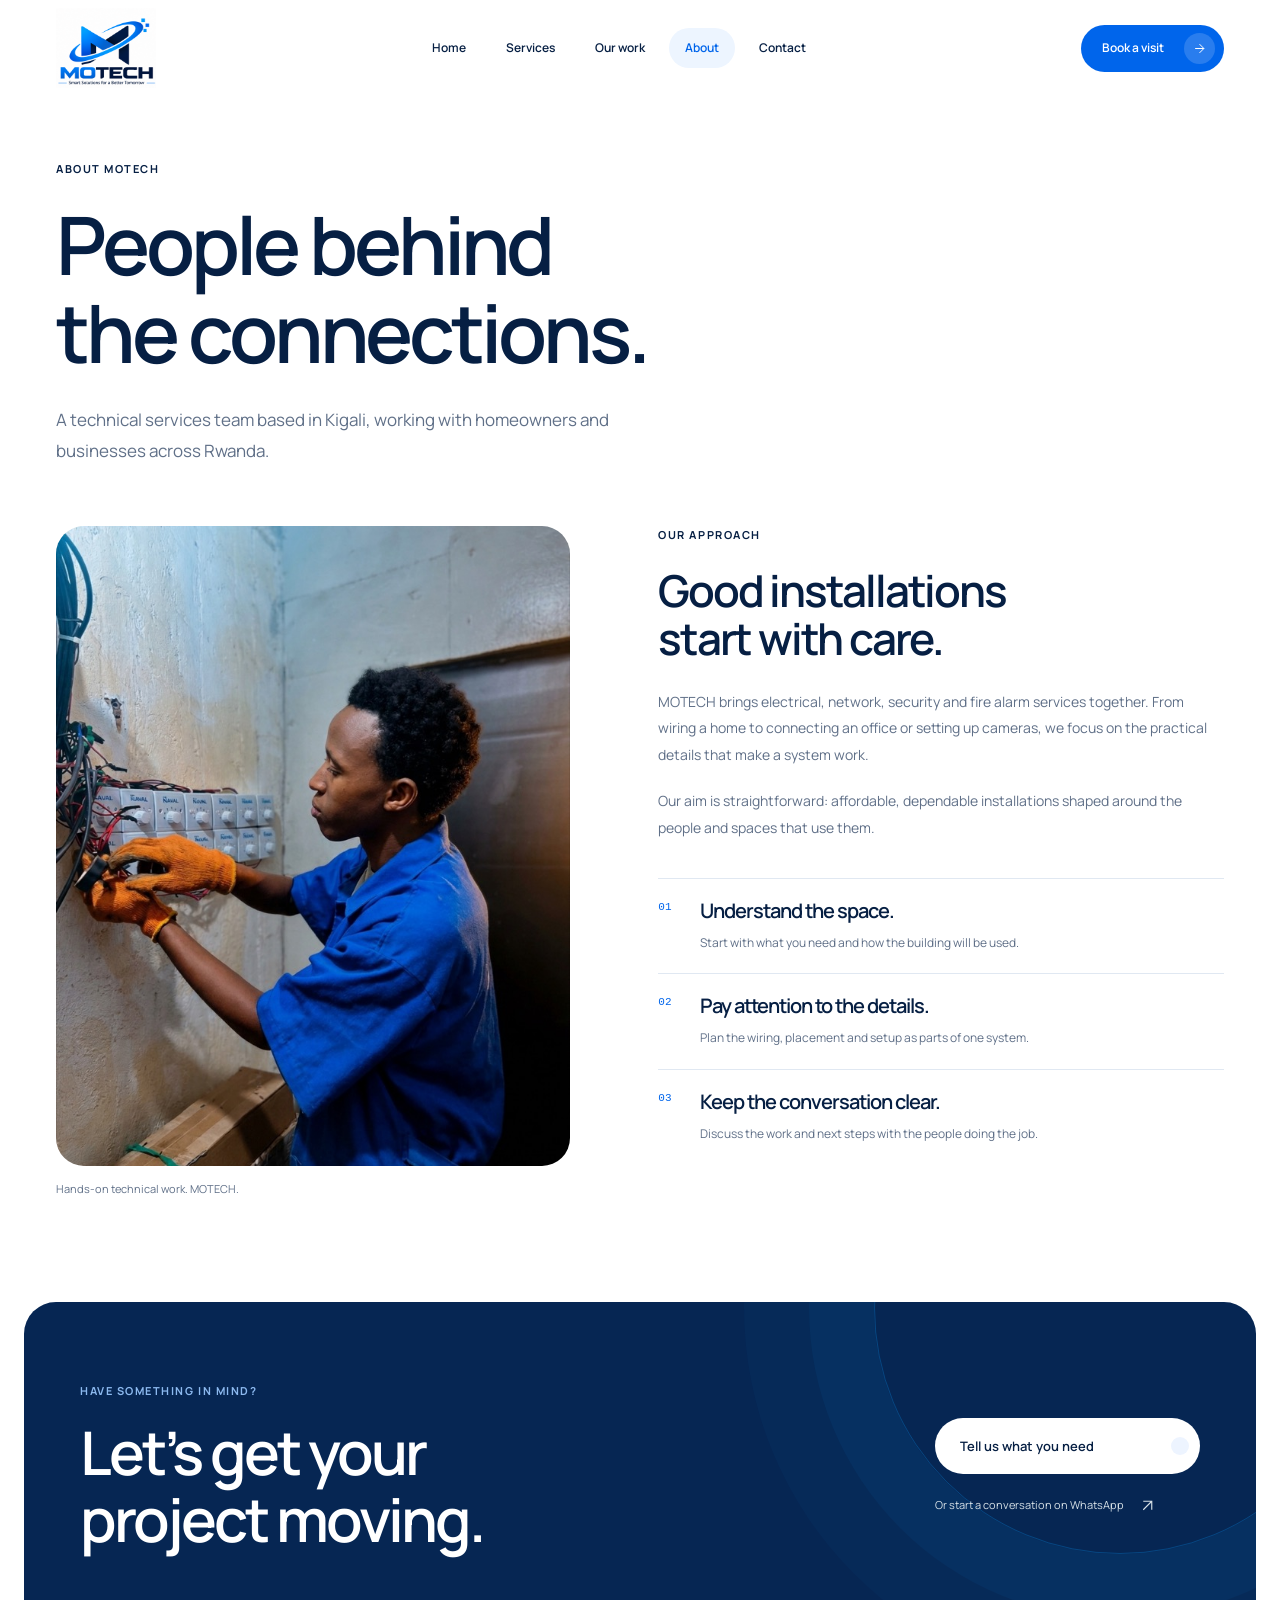
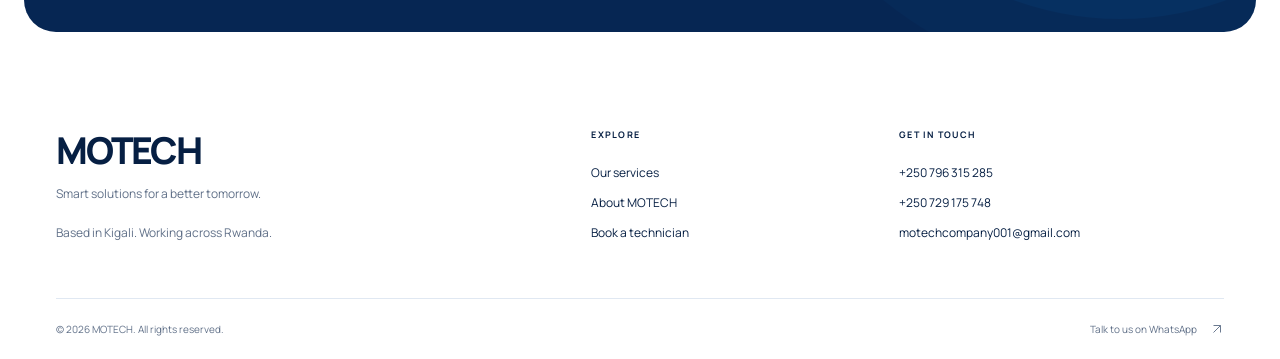
==== commit 278ea9cf: "Refine MOTECH branding, hero, and responsive design" ====
--- a/about.html
+++ b/about.html
@@ -3,7 +3,7 @@
   <head>
     <meta charset="utf-8" />
     <meta name="viewport" content="width=device-width, initial-scale=1" />
-    <meta name="theme-color" content="#112d39" />
+    <meta name="theme-color" content="#061f43" />
     <title>About Us | MOTECH</title>
     <meta
       name="description"
@@ -25,6 +25,13 @@
       content="https://motechcompany.github.io/assets/network-installation.jpg"
     />
     <link rel="icon" href="assets/logo.png" type="image/png" />
+    <link
+      rel="preload"
+      href="assets/manrope-variable.ttf"
+      as="font"
+      type="font/ttf"
+      crossorigin
+    />
     <link rel="stylesheet" href="style.css" />
     <script src="script.js" defer></script>
     <noscript
@@ -64,15 +71,6 @@
   </head>
   <body>
     <a class="skip-link" href="#main">Skip to content</a>
-    <div class="utility">
-      <div class="container utility-inner">
-        <span>Electrical · Networks · Security</span
-        ><span
-          >Kigali, Rwanda <span class="utility-separator">/</span>
-          <a href="tel:+250796315285">+250 796 315 285</a></span
-        >
-      </div>
-    </div>
     <header class="site-header">
       <div class="container header-inner">
         <a class="brand" href="index.html" aria-label="MOTECH home"
--- a/style.css
+++ b/style.css
@@ -1,12 +1,21 @@
+@font-face {
+  font-family: "Manrope";
+  src: url("assets/manrope-variable.ttf") format("truetype");
+  font-style: normal;
+  font-weight: 200 800;
+  font-display: swap;
+}
 :root {
-  --paper: #f7f7f2;
+  --paper: #fff;
   --white: #fff;
-  --ink: #112d39;
-  --muted: #56666c;
-  --blue: #075cce;
-  --line: #d7dedb;
-  --soft: #edf0e9;
-  --font: Arial, Helvetica, sans-serif;
+  --ink: #061f43;
+  --muted: #607088;
+  --blue: #0065eb;
+  --line: #e0e8f2;
+  --soft: #f0f6fc;
+  --font: "Manrope", Arial, Helvetica, sans-serif;
+  --cyan: #00a8f3;
+  --radius: 28px;
   --max: 1240px;
 }
 * {
@@ -34,9 +43,11 @@
 h1,
 h2,
 h3 {
-  font-weight: 500;
-  line-height: 1.06;
-  letter-spacing: -0.045em;
+  font-weight: 600;
+
+  line-height: 1.1;
+
+  letter-spacing: -0.05em;
 }
 h1 {
   font-size: clamp(48px, 6.3vw, 84px);
@@ -124,39 +135,24 @@
 .skip-link:focus {
   transform: translateY(0);
 }
-.utility {
-  background: var(--ink);
-  color: #e3e9eb;
-  font-size: 11px;
-  letter-spacing: 0.025em;
-}
-.utility-inner {
-  min-height: 34px;
-  display: flex;
-  justify-content: space-between;
-  align-items: center;
-  gap: 20px;
-}
-.utility a:hover {
-  text-decoration: underline;
-}
-.utility-separator {
-  margin-inline: 15px;
-  color: #8b9da5;
-}
 .site-header {
   position: sticky;
   top: 0;
   z-index: 20;
-  background: #fff;
-  border-bottom: 1px solid var(--line);
+
+  background: rgba(255, 255, 255, 0.96);
+
+  border-bottom: 0;
+
+  backdrop-filter: blur(18px);
 }
 .header-inner {
   display: flex;
   align-items: center;
   justify-content: space-between;
   gap: 32px;
-  height: 94px;
+
+  height: 96px;
 }
 .brand {
   display: block;
@@ -169,16 +165,22 @@
 }
 .main-nav {
   display: flex;
-  gap: 30px;
+
+  gap: 8px;
   align-items: center;
   margin-left: auto;
   margin-right: 24px;
-  font-size: 13px;
+
+  font-size: 12px;
   font-weight: 600;
+
+  margin-inline: auto;
 }
 .main-nav a {
-  padding: 10px 0;
+  padding: 10px 16px;
   position: relative;
+
+  border-radius: 999px;
 }
 .main-nav a::after {
   content: "";
@@ -189,6 +191,8 @@
   height: 2px;
   background: var(--blue);
   transition: width 0.15s;
+
+  display: none;
 }
 .main-nav a:hover::after,
 .main-nav [aria-current="page"]::after {
@@ -196,6 +200,8 @@
 }
 .main-nav [aria-current="page"] {
   color: var(--blue);
+
+  background: #edf5ff;
 }
 .header-actions {
   display: flex;
@@ -204,22 +210,38 @@
 }
 .button {
   display: inline-flex;
+
   gap: 24px;
   justify-content: space-between;
   align-items: center;
-  padding: 17px 22px;
+
+  padding: 9px 10px 9px 24px;
   border: 1px solid transparent;
+
   font-size: 13px;
   font-weight: 600;
   line-height: 1.5;
+
   transition:
-    background-color 0.15s,
-    color 0.15s;
+    background-color 160ms ease,
+    color 160ms ease,
+    transform 160ms cubic-bezier(0.23, 1, 0.32, 1),
+    box-shadow 160ms ease;
+
   min-height: 56px;
+
+  border-radius: 999px;
 }
 .button svg {
-  width: 20px;
-  height: 20px;
+  width: 36px;
+
+  height: 36px;
+
+  padding: 9px;
+
+  background: rgba(255, 255, 255, 0.16);
+
+  border-radius: 50%;
 }
 .button-primary,
 .button-small {
@@ -231,13 +253,15 @@
   background: #064b9f;
 }
 .button-small {
-  padding: 11px 16px;
-  min-height: 44px;
-  gap: 22px;
+  padding: 7px 8px 7px 20px;
+  min-height: 46px;
+  gap: 20px;
   font-size: 12px;
 }
+
 .button-white {
   background: white;
+
   color: var(--ink);
 }
 .button-white:hover {
@@ -257,10 +281,13 @@
 .menu-toggle {
   display: none;
   border: 0;
-  background: transparent;
+
+  background: #f0f5fb;
   padding: 10px;
   width: 42px;
   height: 42px;
+
+  border-radius: 50%;
 }
 .menu-toggle span {
   display: block;
@@ -269,59 +296,6 @@
   background: var(--ink);
   margin: 5px 0;
 }
-.home-hero {
-  display: grid;
-  grid-template-columns: 1.12fr 1fr;
-  gap: 60px;
-  padding-block: 54px 58px;
-  align-items: center;
-}
-.hero-copy {
-  padding-block: 13px;
-}
-.hero-copy .eyebrow {
-  display: flex;
-  align-items: center;
-  gap: 10px;
-  font-size: 10px;
-  letter-spacing: 0.1em;
-}
-.status-dot {
-  display: inline-block;
-  flex-shrink: 0;
-  width: 7px;
-  height: 7px;
-  border-radius: 50%;
-  background: var(--blue);
-}
-.hero-copy h1 {
-  font-size: clamp(60px, 6.4vw, 88px);
-  line-height: 0.99;
-  letter-spacing: -0.06em;
-  margin: 30px 0 24px;
-}
-.hero-copy em {
-  font-family: Georgia, "Times New Roman", serif;
-  font-weight: 400;
-  color: var(--blue);
-  letter-spacing: -0.065em;
-}
-.hero-description {
-  font-size: 16px;
-  max-width: 390px;
-  line-height: 1.7;
-}
-.hero-actions {
-  display: flex;
-  align-items: center;
-  gap: 24px;
-  flex-wrap: wrap;
-  margin-top: 30px;
-}
-.hero-actions .button {
-  gap: 18px;
-  padding-inline: 18px;
-}
 .phone-link {
   display: flex;
   align-items: center;
@@ -344,58 +318,9 @@
   font-weight: 600;
   color: var(--ink);
 }
-.hero-note {
-  display: flex;
-  gap: 22px;
-  font-size: 10px;
-  color: var(--muted);
-  margin-top: 38px;
-  padding-top: 18px;
-  border-top: 1px solid var(--line);
-  max-width: 410px;
-}
-.hero-visual {
-  position: relative;
-  align-self: stretch;
-  min-height: 540px;
-  background: #dce2dd;
-  overflow: hidden;
-}
-.hero-visual > img {
-  height: 100%;
-  position: absolute;
-  inset: 0;
-  object-fit: cover;
-  object-position: center 52%;
-}
-.hero-visual figcaption {
-  position: absolute;
-  left: 20px;
-  right: 20px;
-  bottom: 20px;
-  background: var(--white);
-  padding: 19px 20px;
-  display: flex;
-  align-items: center;
-  justify-content: space-between;
-  gap: 12px;
-  font-size: 14px;
-  font-weight: 500;
-}
-.hero-visual .eyebrow {
-  display: block;
-  margin-bottom: 5px;
-  font-size: 9px;
-  color: var(--muted);
-}
-.photo-index {
-  font-size: 9px;
-  font-weight: 600;
-  letter-spacing: 0.04em;
-  white-space: nowrap;
-}
 .service-strip {
-  border-top: 1px solid var(--line);
+  border-top: 0;
+
   border-bottom: 1px solid var(--line);
 }
 .service-strip > .container {
@@ -403,18 +328,23 @@
   align-items: center;
   justify-content: space-between;
   gap: 20px;
-  min-height: 74px;
+
+  min-height: 100px;
   font-size: 13px;
 }
 .service-strip .container > span {
   color: var(--muted);
-  font-size: 11px;
+
+  font-size: 12px;
 }
 .service-strip a {
   display: flex;
   align-items: center;
-  gap: 16px;
+
+  gap: 24px;
   font-weight: 600;
+
+  font-size: 14px;
 }
 .service-strip svg {
   width: 16px;
@@ -442,30 +372,48 @@
   line-height: 1.8;
 }
 .service-list {
-  border-top: 1px solid var(--ink);
+  border-top: 0;
+
+  display: grid;
+
+  gap: 10px;
 }
 .service-row {
   display: grid;
-  grid-template-columns: 50px 1fr 1fr 48px;
+
+  grid-template-columns: 42px 1fr 1fr 48px;
   gap: 28px;
   align-items: center;
   border-bottom: 1px solid var(--line);
-  padding: 34px 0;
+
+  padding: 30px 32px;
   transition: background-color 0.15s;
+
+  border: 1px solid var(--line);
+
+  border-radius: 22px;
+
+  background: #fff;
 }
 .service-row:hover {
   background: var(--soft);
 }
 .service-number {
-  font-family: monospace;
-  font-size: 12px;
+  font-family: var(--font);
+
+  font-size: 11px;
   color: var(--blue);
   align-self: start;
   padding-top: 7px;
+
+  font-weight: 600;
 }
 .service-row h3 {
-  font-size: 27px;
+  font-size: 25px;
+
   letter-spacing: -0.04em;
+
+  font-weight: 600;
 }
 .service-row > p {
   font-size: 13px;
@@ -475,7 +423,8 @@
 .round-arrow {
   width: 44px;
   height: 44px;
-  border: 1px solid var(--line);
+
+  border: 0;
   border-radius: 50%;
   display: flex;
   justify-content: center;
@@ -483,6 +432,10 @@
   transition:
     background-color 0.15s,
     color 0.15s;
+
+  background: #f0f6ff;
+
+  color: var(--blue);
 }
 .service-row:hover .round-arrow {
   background: var(--ink);
@@ -490,17 +443,28 @@
   border-color: var(--ink);
 }
 .work-section {
-  background: var(--soft);
+  background: #f4f8fd;
+
+  border-radius: 36px;
+
+  width: calc(100% - 48px);
+
+  max-width: 1440px;
+
+  margin-inline: auto;
 }
 .work-grid {
   display: grid;
   grid-template-columns: 1.55fr 1fr;
-  gap: 36px;
+
+  gap: 32px;
   align-items: start;
 }
 .work-grid figure img {
   object-fit: cover;
   height: 410px;
+
+  border-radius: 28px;
 }
 .work-grid .work-portrait {
   padding-top: 80px;
@@ -517,6 +481,14 @@
   display: flex;
   justify-content: space-between;
   padding-top: 13px;
+
+  padding: 17px 5px 0;
+
+  font-size: 12px;
+
+  font-weight: 600;
+
+  color: var(--ink);
 }
 .work-grid figcaption span:last-child {
   font-family: monospace;
@@ -525,7 +497,8 @@
   display: flex;
   justify-content: space-between;
   align-items: flex-end;
-  border-top: 1px solid #ccd4cd;
+
+  border-top: 1px solid var(--line);
   margin-top: 38px;
   padding-top: 26px;
   gap: 30px;
@@ -542,20 +515,30 @@
   gap: 40px;
 }
 .process-grid article {
-  border-top: 1px solid var(--line);
+  border-top: 0;
   padding-top: 24px;
+
+  padding: 30px 28px;
+
+  border-radius: 24px;
+
+  background: #f4f8fd;
 }
 .step {
   font-size: 10px;
   text-transform: uppercase;
   font-weight: 700;
-  letter-spacing: 0.1em;
+
+  letter-spacing: 0.06em;
   color: var(--blue);
 }
 .process-grid h3 {
   margin-block: 27px 16px;
-  font-size: 24px;
+
+  font-size: 23px;
   line-height: 1.2;
+
+  font-weight: 600;
 }
 .process-grid p {
   font-size: 13px;
@@ -563,18 +546,37 @@
   max-width: 320px;
 }
 .project-cta {
-  background: var(--ink);
+  background: #062653;
   color: var(--white);
+
+  position: relative;
+
+  overflow: hidden;
+
+  border-radius: 32px;
+
+  width: calc(100% - 48px);
+
+  max-width: 1360px;
+
+  margin: 0 auto 30px;
 }
 .cta-inner {
   display: flex;
   justify-content: space-between;
   align-items: center;
-  padding-block: 74px;
+
+  padding-block: 80px;
   gap: 44px;
+
+  width: calc(100% - 112px);
+
+  position: relative;
+
+  z-index: 1;
 }
 .project-cta .eyebrow {
-  color: #b1c3cb;
+  color: #8cb9ef;
   margin-bottom: 20px;
 }
 .project-cta h2 {
@@ -612,9 +614,10 @@
   padding-block: 66px 55px;
 }
 .footer-brand {
-  font-size: 33px;
+  font-size: 37px;
   font-weight: 800;
-  letter-spacing: -0.07em;
+
+  letter-spacing: -0.06em;
   line-height: 1.2;
   display: inline-block;
   margin-bottom: 12px;
@@ -626,7 +629,7 @@
   margin-left: 3px;
 }
 .footer-top p {
-  font-size: 11px;
+  font-size: 12px;
 }
 .footer-location {
   margin-top: 20px;
@@ -636,6 +639,7 @@
   flex-direction: column;
   align-items: flex-start;
   gap: 11px;
+
   font-size: 12px;
 }
 .footer-links .eyebrow {
@@ -668,13 +672,13 @@
   height: 14px;
 }
 .page-intro {
-  padding-block: 72px 64px;
+  padding-block: 64px 60px;
 }
 .page-intro > .eyebrow {
   margin-bottom: 22px;
 }
 .page-intro h1 {
-  max-width: 900px;
+  max-width: 950px;
 }
 .page-lead {
   font-size: 17px;
@@ -736,6 +740,8 @@
 .detail-photo img {
   height: 560px;
   object-fit: cover;
+
+  border-radius: 28px;
 }
 .detail-photo figcaption {
   margin-top: 12px;
@@ -782,6 +788,8 @@
   width: 100%;
   height: 300px;
   object-fit: cover;
+
+  border-radius: 24px;
 }
 .detail-secondary h2 {
   font-size: 34px;
@@ -803,6 +811,8 @@
 .about-layout figure > img {
   height: 640px;
   object-fit: cover;
+
+  border-radius: 28px;
 }
 .about-layout figcaption {
   margin-top: 14px;
@@ -889,9 +899,11 @@
   overflow-wrap: anywhere;
 }
 .contact-aside {
-  background: var(--soft);
+  background: #eff6ff;
   padding: 38px;
   height: fit-content;
+
+  border-radius: 28px;
 }
 .contact-aside h2 {
   font-size: 36px;
@@ -954,8 +966,14 @@
 }
 .booking-panel {
   background: white;
-  border: 1px solid var(--line);
-  padding: 36px;
+
+  border: 1px solid #e4ebf5;
+
+  padding: 38px;
+
+  border-radius: 28px;
+
+  box-shadow: 0 16px 64px -28px rgba(12, 54, 108, 0.2);
 }
 .booking-panel h2 {
   font-size: 30px;
@@ -992,12 +1010,16 @@
 .form-group textarea {
   width: 100%;
   max-width: 100%;
-  border: 1px solid #bdc9cc;
-  background: #fff;
+
+  border: 1px solid #d9e3f0;
+
+  background: #fbfcff;
   color: var(--ink);
-  border-radius: 0;
+
+  border-radius: 12px;
   min-height: 49px;
-  padding: 12px;
+
+  padding: 13px 15px;
   font-size: 13px;
   line-height: 1.6;
 }
@@ -1034,6 +1056,8 @@
   line-height: 1.8;
   margin-top: 20px;
   border-left: 3px solid;
+
+  border-radius: 12px;
 }
 .form-message.success {
   background: #eef6ef;
@@ -1054,24 +1078,7 @@
 .booking-complete .submit-button {
   display: none;
 }
-@media (min-width: 1450px) {
-  .home-hero {
-    gap: 90px;
-  }
-  .hero-visual {
-    min-height: 610px;
-  }
-  .hero-copy h1 {
-    font-size: 96px;
-  }
-  .hero-actions {
-    gap: 28px;
-  }
-  .hero-description {
-    font-size: 18px;
-    max-width: 430px;
-  }
-}
+
 @media (max-width: 1120px) {
   .container {
     width: calc(100% - 72px);
@@ -1082,26 +1089,6 @@
   }
   .header-inner {
     gap: 26px;
-  }
-  .home-hero {
-    gap: 32px;
-  }
-  .hero-copy h1 {
-    font-size: 70px;
-  }
-  .hero-visual {
-    min-height: 535px;
-  }
-  .hero-actions {
-    gap: 20px;
-  }
-  .hero-actions .button {
-    padding-inline: 16px;
-    font-size: 12px;
-  }
-  .hero-note {
-    gap: 16px;
-    font-size: 9px;
   }
   .service-row {
     grid-template-columns: 32px 1fr 1fr 44px;
@@ -1177,39 +1164,6 @@
   .menu-toggle[aria-expanded="true"] span:last-child {
     transform: translateY(-3.5px) rotate(-45deg);
   }
-  .home-hero {
-    padding-block: 38px;
-    gap: 28px;
-    grid-template-columns: 1.05fr 1fr;
-  }
-  .hero-copy h1 {
-    font-size: 58px;
-    margin-top: 24px;
-  }
-  .hero-copy .eyebrow {
-    font-size: 8px;
-  }
-  .hero-description {
-    font-size: 14px;
-  }
-  .hero-visual {
-    min-height: 500px;
-  }
-  .hero-visual figcaption {
-    left: 12px;
-    right: 12px;
-    bottom: 12px;
-    padding: 15px;
-    font-size: 12px;
-  }
-  .photo-index {
-    display: none;
-  }
-  .hero-note {
-    flex-wrap: wrap;
-    gap: 6px 15px;
-    margin-top: 25px;
-  }
   .service-strip .container {
     flex-wrap: wrap;
     justify-content: flex-start;
@@ -1358,17 +1312,6 @@
   .container {
     width: calc(100% - 40px);
   }
-  .utility-inner {
-    justify-content: center;
-    min-height: 30px;
-    font-size: 10px;
-  }
-  .utility-inner > span:first-child {
-    display: none;
-  }
-  .utility-separator {
-    margin-inline: 12px;
-  }
   .header-inner {
     height: 74px;
   }
@@ -1392,64 +1335,6 @@
   .button-small svg {
     width: 17px;
     height: 17px;
-  }
-  .home-hero {
-    display: flex;
-    flex-direction: column;
-    align-items: stretch;
-    padding-top: 30px;
-    padding-bottom: 30px;
-    gap: 32px;
-  }
-  .hero-copy {
-    padding: 0;
-  }
-  .hero-copy .eyebrow {
-    font-size: 8px;
-    letter-spacing: 0.09em;
-  }
-  .hero-copy h1 {
-    font-size: clamp(58px, 13vw, 78px);
-    margin-block: 26px 23px;
-    line-height: 0.99;
-  }
-  .hero-description {
-    font-size: 15px;
-    max-width: 380px;
-  }
-  .hero-actions {
-    gap: 24px;
-    margin-top: 24px;
-  }
-  .hero-actions .button {
-    padding: 16px;
-    font-size: 12px;
-    gap: 22px;
-  }
-  .hero-actions .phone-link {
-    min-height: 38px;
-  }
-  .hero-note {
-    font-size: 10px;
-    max-width: none;
-    gap: 20px;
-    margin-top: 25px;
-    padding-top: 17px;
-  }
-  .hero-visual {
-    min-height: 0;
-    height: 440px;
-    align-self: auto;
-  }
-  .hero-visual img {
-    object-position: center 48%;
-  }
-  .hero-visual figcaption {
-    padding: 17px;
-  }
-  .hero-visual .photo-index {
-    display: block;
-    font-size: 8px;
   }
   .service-strip > .container {
     gap: 15px 28px;
@@ -1800,3 +1685,674 @@
     scroll-behavior: auto !important;
   }
 }
+
+/* The home page is anchored by a single photographic brand moment. */
+.home-hero {
+  position: relative;
+  isolation: isolate;
+  display: flex;
+  align-items: center;
+  width: min(calc(100% - 48px), 1360px);
+  min-height: 670px;
+  padding: 64px 64px 52px;
+  margin-block: 10px 12px;
+  overflow: hidden;
+  border-radius: 32px;
+  color: white;
+  background: #061c3d;
+}
+.hero-copy {
+  position: relative;
+  z-index: 2;
+  max-width: 650px;
+}
+.hero-copy h1 {
+  font-size: clamp(66px, 6.1vw, 88px);
+  font-weight: 500;
+  line-height: 1.02;
+  letter-spacing: -0.065em;
+  margin: 28px 0 25px;
+}
+.hero-copy em {
+  font-style: normal;
+  color: #48b7ff;
+}
+.hero-description {
+  color: #d4e0ee;
+  font-size: 15px;
+  line-height: 1.85;
+  max-width: 420px;
+}
+.hero-actions {
+  display: flex;
+  flex-wrap: wrap;
+  align-items: center;
+  gap: 25px;
+  margin-top: 27px;
+}
+.hero-actions .button {
+  min-height: 58px;
+}
+.hero-actions .phone-link strong {
+  color: white;
+  font-size: 12px;
+}
+.hero-actions .phone-link span {
+  color: #b8cce2;
+}
+.hero-actions .phone-link > svg {
+  color: #52b9ff;
+}
+.hero-visual {
+  position: absolute;
+  inset: 0;
+  margin: 0;
+  z-index: 0;
+}
+.hero-visual > img {
+  height: 100%;
+  width: 100%;
+  object-fit: cover;
+  object-position: center 42%;
+}
+.hero-visual::after {
+  content: "";
+  position: absolute;
+  inset: 0;
+  background: linear-gradient(
+    90deg,
+    #061a36 0%,
+    #061a36f5 25%,
+    #061a36bc 45%,
+    #061a3629 75%,
+    #061a3615 100%
+  );
+}
+.hero-visual figcaption {
+  position: absolute;
+  z-index: 1;
+  bottom: 28px;
+  right: 28px;
+  display: flex;
+  align-items: center;
+  gap: 25px;
+  max-width: 370px;
+  padding: 19px 20px;
+  border: 1px solid #ffffff65;
+  border-radius: 20px;
+  background: #fffffff2;
+  color: var(--ink);
+  box-shadow: 0 12px 40px #00152c15;
+  font-size: 12px;
+  font-weight: 600;
+}
+.hero-visual .eyebrow {
+  display: block;
+  color: #53718e;
+  font-size: 8px;
+  letter-spacing: 0.09em;
+  margin-bottom: 5px;
+}
+.photo-index {
+  display: grid;
+  place-items: center;
+  width: 38px;
+  height: 38px;
+  flex-shrink: 0;
+  border-radius: 12px;
+  background: #0065eb;
+  color: #fff;
+  font-size: 18px;
+  font-weight: 800;
+  font-style: italic;
+}
+.button-white svg {
+  background: #edf4ff;
+  color: var(--blue);
+}
+.button-small svg {
+  width: 31px;
+  height: 31px;
+  padding: 8px;
+}
+.button:active {
+  transform: scale(0.98);
+}
+.button:focus-visible {
+  outline-offset: 4px;
+}
+.main-nav a:hover {
+  color: var(--blue);
+}
+.service-strip a > svg {
+  width: 26px;
+  height: 26px;
+  padding: 5px;
+  border-radius: 50%;
+  background: #edf5ff;
+}
+.project-cta::before {
+  content: "";
+  position: absolute;
+  width: 490px;
+  height: 490px;
+  right: -110px;
+  top: -240px;
+  border-radius: 50%;
+  border: 1px solid #0a9dfc45;
+  box-shadow:
+    0 0 0 65px #0a9dfc0d,
+    0 0 0 130px #0a9dfc08;
+  pointer-events: none;
+}
+.form-group input:focus,
+.form-group select:focus,
+.form-group textarea:focus {
+  background: #fff;
+  border-color: var(--blue);
+  box-shadow: 0 0 0 3px #0065eb0a;
+}
+@media (hover: hover) and (pointer: fine) {
+  .button-primary:hover,
+  .button-small:hover {
+    background: #0058d5;
+    box-shadow: 0 6px 18px -6px #0065eb50;
+  }
+  .service-row:hover {
+    background: #f4f8fe;
+    border-color: #cbdef9;
+  }
+}
+@media (max-width: 1120px) {
+  .home-hero {
+    min-height: 650px;
+    padding: 48px;
+  }
+  .hero-copy h1 {
+    font-size: 78px;
+  }
+  .hero-copy {
+    max-width: 560px;
+  }
+  .hero-visual figcaption {
+    max-width: 320px;
+    gap: 16px;
+    bottom: 24px;
+    right: 24px;
+  }
+  .main-nav {
+    gap: 1px;
+  }
+  .main-nav a {
+    padding-inline: 12px;
+  }
+  .service-row {
+    padding-inline: 26px;
+  }
+  .process-grid article {
+    padding: 26px 22px;
+  }
+}
+@media (max-width: 850px) {
+  .home-hero {
+    width: calc(100% - 32px);
+    min-height: 650px;
+    padding: 42px;
+  }
+  .hero-copy h1 {
+    font-size: 72px;
+  }
+  .hero-description {
+    max-width: 365px;
+    font-size: 14px;
+  }
+  .hero-visual > img {
+    object-position: 60% center;
+  }
+  .hero-visual::after {
+    background: linear-gradient(
+      90deg,
+      #061a36fc 0%,
+      #061a36e6 34%,
+      #061a3675 75%,
+      #061a3633 100%
+    );
+  }
+  .hero-visual figcaption {
+    font-size: 10px;
+    max-width: 280px;
+    padding: 16px;
+  }
+  .hero-visual .eyebrow {
+    font-size: 7px;
+  }
+  .photo-index {
+    width: 32px;
+    height: 32px;
+    font-size: 16px;
+    border-radius: 10px;
+  }
+  .main-nav {
+    left: 16px;
+    right: 16px;
+    top: 76px;
+    border: 1px solid var(--line);
+    border-radius: 22px;
+    padding: 12px;
+    box-shadow: 0 15px 40px #06265315;
+    gap: 4px;
+  }
+  .main-nav a {
+    border: 0;
+    padding: 13px 16px;
+    font-size: 14px;
+  }
+  .work-section {
+    width: calc(100% - 24px);
+    border-radius: 28px;
+  }
+  .work-section > .container {
+    width: calc(100% - 48px);
+  }
+  .service-row {
+    grid-template-columns: 26px 1fr 44px;
+    padding: 25px;
+  }
+  .project-cta {
+    width: calc(100% - 32px);
+    border-radius: 28px;
+  }
+  .cta-inner {
+    width: calc(100% - 72px);
+  }
+  .process-grid {
+    gap: 16px;
+  }
+  .process-grid article {
+    padding: 25px 20px;
+  }
+  .process-grid h3 {
+    font-size: 20px;
+  }
+}
+@media (max-width: 620px) {
+  .home-hero {
+    display: flex;
+    flex-direction: column;
+    align-items: stretch;
+    gap: 0;
+    min-height: 0;
+    padding: 32px 24px 0;
+    width: calc(100% - 24px);
+    border-radius: 26px;
+    margin-block: 6px 10px;
+  }
+  .hero-copy {
+    padding: 0;
+  }
+  .hero-copy h1 {
+    font-size: clamp(46px, 12.5vw, 70px);
+    line-height: 1.05;
+    letter-spacing: -0.065em;
+    margin: 26px 0 22px;
+  }
+  .hero-description {
+    font-size: 13px;
+    line-height: 1.9;
+    max-width: 350px;
+  }
+  .hero-actions {
+    margin-top: 24px;
+    gap: 20px;
+  }
+  .hero-actions .button {
+    min-height: 54px;
+    font-size: 12px;
+    padding: 8px 9px 8px 20px;
+    gap: 20px;
+  }
+  .hero-actions .button > svg {
+    height: 34px;
+    width: 34px;
+    padding: 9px;
+  }
+  .hero-actions .phone-link {
+    display: none;
+  }
+  .hero-visual {
+    position: relative;
+    inset: auto;
+    z-index: 0;
+    width: calc(100% + 48px);
+    margin: 20px -24px 0;
+    height: 290px;
+  }
+  .hero-visual > img {
+    object-position: center 35%;
+  }
+  .hero-visual::after {
+    background: linear-gradient(180deg, #061c3d 0%, #061c3d00 40%);
+  }
+  .hero-visual figcaption {
+    bottom: 16px;
+    right: 16px;
+    left: 16px;
+    max-width: none;
+    justify-content: space-between;
+    padding: 15px;
+    border-radius: 16px;
+    font-size: 10px;
+  }
+  .hero-visual .eyebrow {
+    font-size: 7px;
+  }
+  .button {
+    font-size: 12px;
+    padding-left: 21px;
+  }
+  .button-small {
+    padding: 6px 7px 6px 16px;
+    gap: 14px;
+    min-height: 43px;
+    font-size: 11px;
+  }
+  .button-small svg {
+    width: 29px;
+    height: 29px;
+    padding: 7px;
+  }
+  .header-actions {
+    gap: 12px;
+  }
+  .main-nav {
+    top: 70px;
+  }
+  .service-strip > .container {
+    min-height: 0;
+    padding-block: 24px;
+    gap: 18px 28px;
+  }
+  .service-strip a {
+    font-size: 12px;
+  }
+  .service-strip .container > span {
+    font-size: 11px;
+  }
+  .service-strip a > svg {
+    width: 23px;
+    height: 23px;
+    padding: 4px;
+  }
+  .section-heading {
+    margin-bottom: 30px;
+  }
+  h2 {
+    font-size: 33px;
+    letter-spacing: -0.05em;
+  }
+  .service-list {
+    gap: 10px;
+  }
+  .service-row {
+    padding: 24px 18px;
+    column-gap: 10px;
+    row-gap: 13px;
+    grid-template-columns: 17px 1fr 30px;
+    border-radius: 20px;
+  }
+  .service-row h3 {
+    font-size: 21px;
+    line-height: 1.2;
+  }
+  .service-row > p {
+    font-size: 11px;
+  }
+  .service-number {
+    font-size: 9px;
+    padding-top: 5px;
+  }
+  .service-row > .round-arrow {
+    width: 30px;
+    height: 30px;
+  }
+  .work-section > .container {
+    width: calc(100% - 36px);
+  }
+  .work-grid {
+    gap: 25px;
+  }
+  .work-grid figure img {
+    border-radius: 21px;
+  }
+  .work-grid .work-portrait {
+    width: 85%;
+  }
+  .work-grid figcaption {
+    font-size: 10px;
+  }
+  .process-grid {
+    gap: 12px;
+  }
+  .process-grid article {
+    padding: 26px;
+    border-radius: 22px;
+  }
+  .process-grid h3 {
+    font-size: 24px;
+  }
+  .process-grid p {
+    font-size: 12px;
+  }
+  .project-cta {
+    width: calc(100% - 24px);
+    border-radius: 26px;
+    margin-bottom: 10px;
+  }
+  .cta-inner {
+    width: calc(100% - 48px);
+    padding-block: 42px;
+  }
+  .project-cta h2 {
+    font-size: 37px;
+  }
+  .cta-actions > .button {
+    min-width: 240px;
+  }
+  .detail-photo img,
+  .about-layout figure > img {
+    border-radius: 24px;
+  }
+  .detail-secondary > img {
+    border-radius: 22px;
+  }
+  .booking-panel {
+    border-radius: 24px;
+    padding: 25px 20px;
+  }
+  .booking-copy h1 {
+    font-size: 55px;
+  }
+  .contact-aside {
+    border-radius: 24px;
+  }
+}
+@media (prefers-reduced-motion: reduce) {
+  .button:active {
+    transform: none;
+  }
+}
+
+/* Reuse the actual MOTECH emblem rather than a substitute letter. */
+.photo-index {
+  background: #fff;
+  border: 1px solid #dae8fa;
+  width: 48px;
+  height: 44px;
+  border-radius: 12px;
+}
+.photo-index .logo-symbol {
+  width: 42px;
+  height: 34px;
+}
+@media (max-width: 850px) {
+  .photo-index {
+    width: 43px;
+    height: 40px;
+  }
+  .photo-index .logo-symbol {
+    width: 37px;
+    height: 30px;
+  }
+}
+
+@media (max-width: 620px) {
+  .footer-top {
+    grid-template-columns: 1fr;
+    gap: 30px;
+  }
+  .footer-links {
+    display: flex;
+    flex-direction: row;
+    flex-wrap: wrap;
+    gap: 12px 22px;
+  }
+  .footer-links .eyebrow {
+    width: 100%;
+    margin-bottom: 0;
+  }
+  .footer-links:last-child {
+    display: grid;
+    grid-template-columns: 1fr 1fr;
+    gap: 12px 22px;
+  }
+  .footer-links:last-child .eyebrow,
+  .footer-links a[href^="mailto:"] {
+    grid-column: 1 / -1;
+  }
+  .footer-links a[href^="mailto:"] {
+    font-size: 12px;
+  }
+}
+
+/* A concise photographic hero, without promotional chips or repeated qualifiers. */
+.home-hero {
+  min-height: 620px;
+  padding-block: 76px;
+}
+.hero-copy {
+  max-width: 660px;
+}
+.hero-copy h1 {
+  font-size: clamp(64px, 6.1vw, 88px);
+  line-height: 1.06;
+  margin: 0 0 28px;
+  letter-spacing: -0.06em;
+}
+.hero-description {
+  max-width: 385px;
+  font-size: 15px;
+  line-height: 1.85;
+}
+.hero-actions {
+  margin-top: 32px;
+  gap: 28px;
+}
+.hero-service-link {
+  display: inline-flex;
+  align-items: center;
+  gap: 12px;
+  color: #fff;
+  font-size: 12px;
+  font-weight: 500;
+  padding-block: 12px;
+}
+.hero-service-link svg {
+  width: 17px;
+  height: 17px;
+}
+.hero-service-link:hover {
+  text-decoration: underline;
+  text-underline-offset: 5px;
+}
+@media (max-width: 1120px) {
+  .home-hero {
+    min-height: 600px;
+  }
+  .hero-copy h1 {
+    font-size: 76px;
+  }
+}
+@media (max-width: 850px) {
+  .home-hero {
+    min-height: 580px;
+  }
+  .hero-copy h1 {
+    font-size: 66px;
+  }
+  .hero-actions {
+    gap: 20px;
+  }
+}
+@media (max-width: 620px) {
+  .home-hero {
+    display: flex;
+    justify-content: flex-end;
+    min-height: 640px;
+    padding: 28px 24px;
+  }
+  .hero-copy {
+    position: relative;
+    z-index: 2;
+    width: 100%;
+  }
+  .hero-copy h1 {
+    font-size: clamp(39px, 12vw, 62px);
+    line-height: 1.07;
+    margin: 0 0 20px;
+    letter-spacing: -0.06em;
+  }
+  .hero-description {
+    font-size: 13px;
+    line-height: 1.85;
+    max-width: 330px;
+    color: #dce7f5;
+  }
+  .hero-actions {
+    display: flex;
+    flex-direction: column;
+    align-items: flex-start;
+    gap: 12px;
+    margin-top: 26px;
+  }
+  .hero-actions .button {
+    padding-left: 22px;
+  }
+  .hero-service-link {
+    padding: 8px 2px;
+    font-size: 11px;
+  }
+  .hero-visual {
+    position: absolute;
+    inset: 0;
+    width: 100%;
+    height: 100%;
+    margin: 0;
+  }
+  .hero-visual > img {
+    height: 100%;
+    object-position: right center;
+  }
+  .hero-visual::after {
+    background: linear-gradient(
+      180deg,
+      #061a3610 0%,
+      #061a3620 20%,
+      #061a3699 39%,
+      #061a36f5 64%,
+      #061a36 100%
+    );
+  }
+  .hero-visual figcaption {
+    display: none;
+  }
+}
